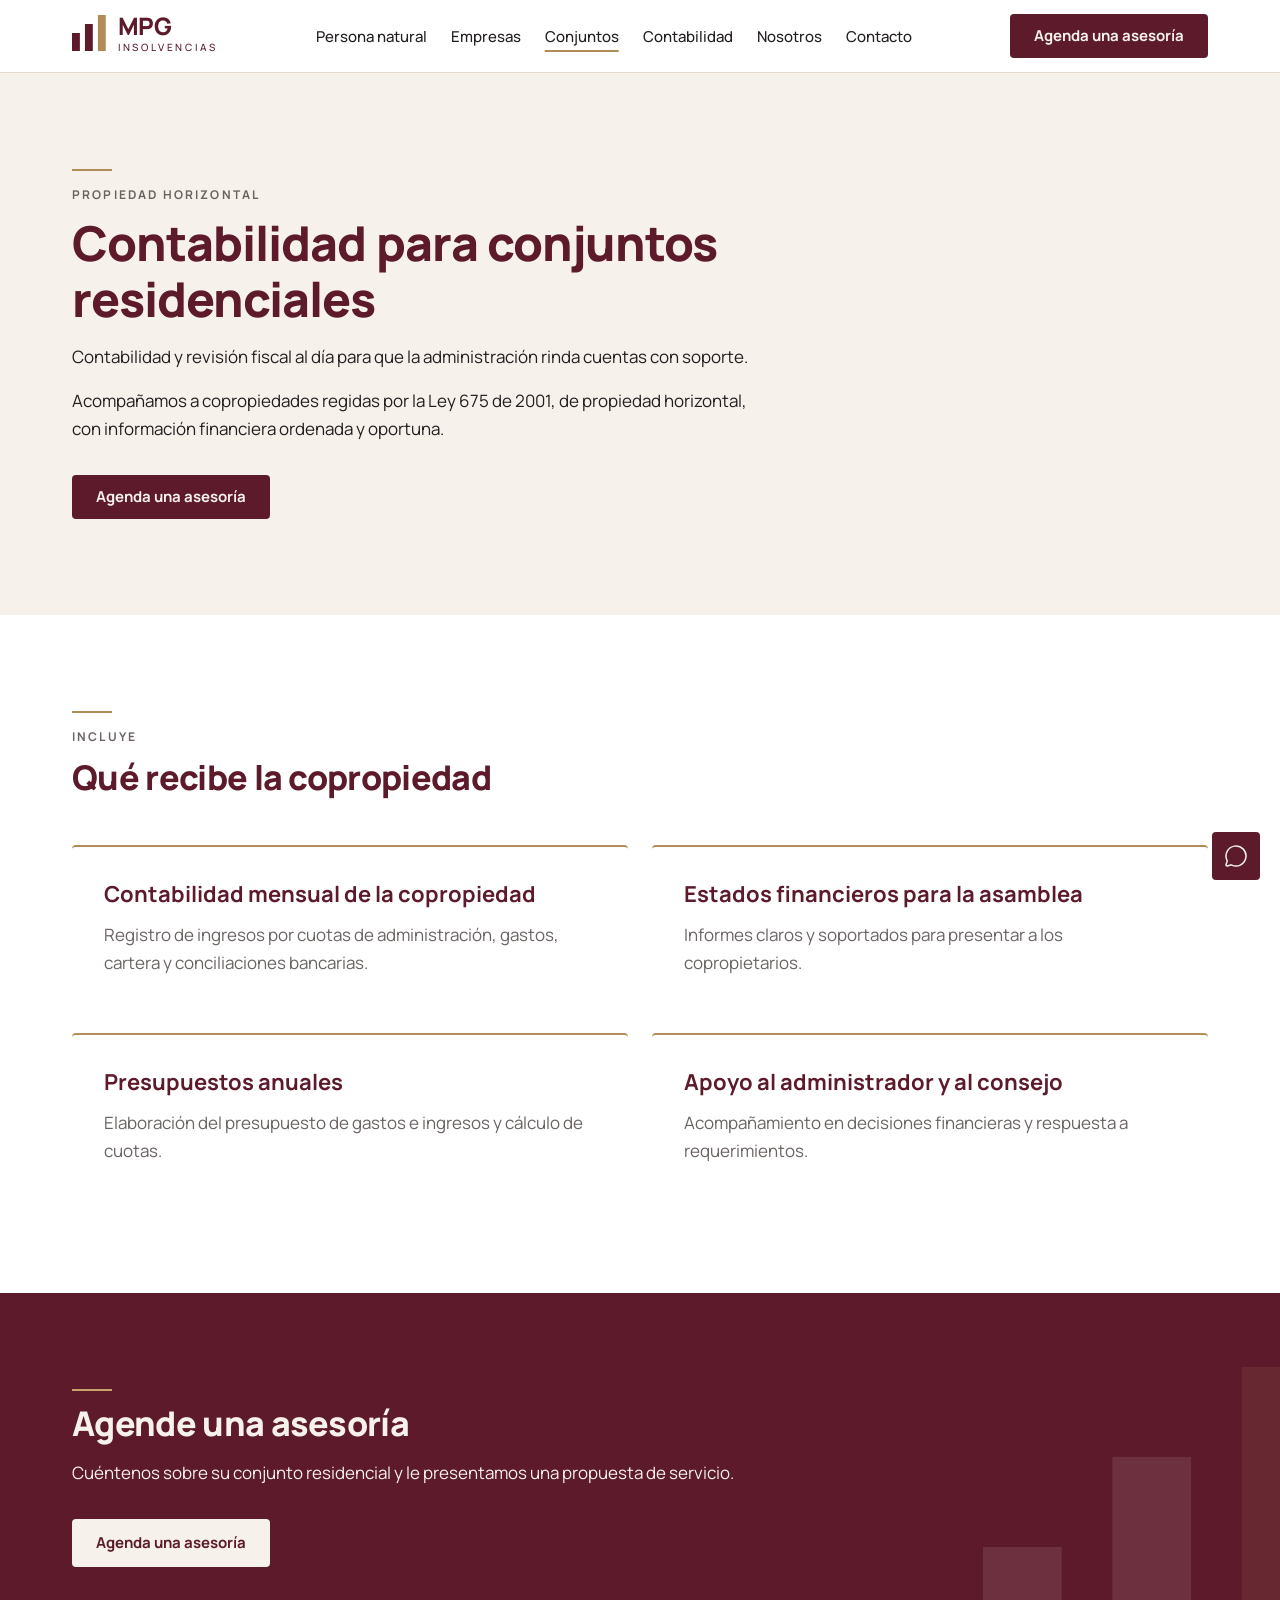
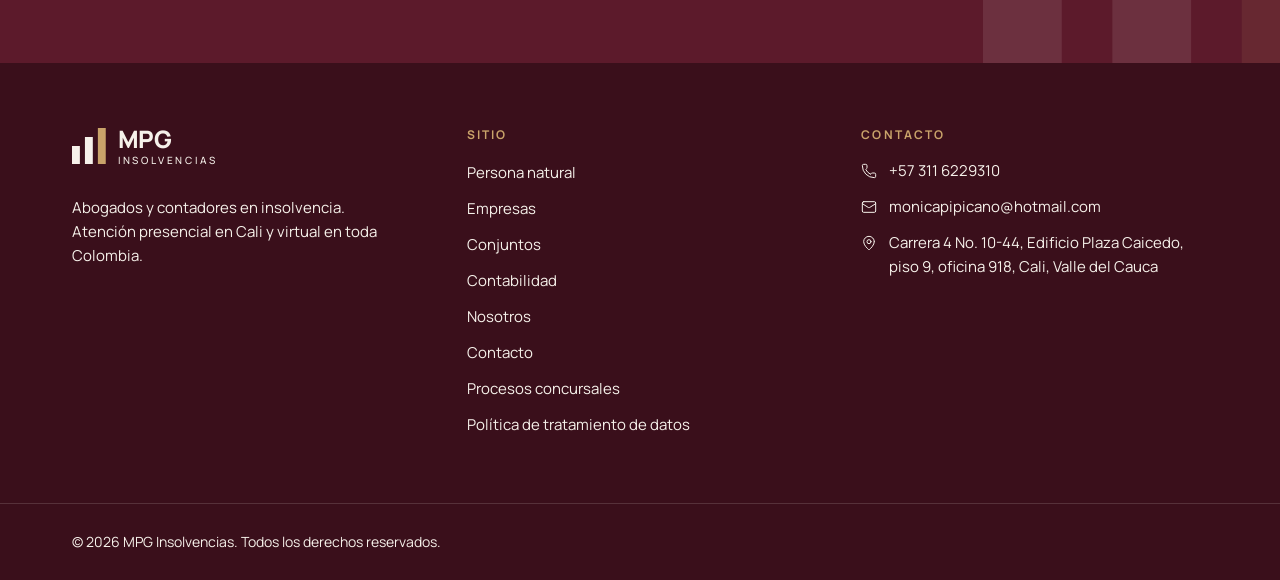
==== contabilidad-conjuntos-residenciales.html @ b119c725 "Convertir el sitio a HTML, CSS y JS estático Se elimina el proyecto TanStack Start (queda en el comm" ====
<!doctype html>
<html lang="es-CO">
<head>
<meta charset="utf-8">
<meta name="viewport" content="width=device-width, initial-scale=1">
<script type="application/ld+json">{"@context":"https://schema.org","@type":["LegalService","AccountingService"],"name":"MPG Insolvencias","description":"Firma multidisciplinaria de abogados y contadores expertos en insolvencia de persona natural y empresarial, contabilidad y revisión fiscal.","telephone":"+573116229310","email":"monicapipicano@hotmail.com","address":{"@type":"PostalAddress","streetAddress":"Carrera 4 No. 10-44, Edificio Plaza Caicedo, piso 9, oficina 918","addressLocality":"Cali","addressRegion":"Valle del Cauca","addressCountry":"CO"},"areaServed":[{"@type":"City","name":"Cali"},{"@type":"AdministrativeArea","name":"Valle del Cauca"},{"@type":"Country","name":"Colombia"}]}</script>
<script type="application/ld+json">{"@context":"https://schema.org","@type":"BreadcrumbList","itemListElement":[{"@type":"ListItem","position":1,"name":"Inicio","item":"https://mpginsolvencias.com/"},{"@type":"ListItem","position":2,"name":"Contabilidad para conjuntos residenciales","item":"https://mpginsolvencias.com/contabilidad-conjuntos-residenciales.html"}]}</script>
<title>Contabilidad para conjuntos residenciales en Cali | MPG Insolvencias</title>


<meta property="og:site_name" content="MPG Insolvencias">
<meta property="og:locale" content="es_CO">
<meta name="theme-color" content="#5C1A2B">
<meta name="description" content="Contabilidad mensual, revisión fiscal, estados financieros para la asamblea y presupuestos para copropiedades en Cali.">
<meta property="og:title" content="Contabilidad para conjuntos residenciales en Cali | MPG Insolvencias">
<meta property="og:description" content="Contabilidad mensual, revisión fiscal, estados financieros para la asamblea y presupuestos para copropiedades en Cali.">
<meta property="og:url" content="https://mpginsolvencias.com/contabilidad-conjuntos-residenciales.html">
<meta property="og:type" content="website">
<meta name="twitter:card" content="summary_large_image">
<meta name="twitter:title" content="Contabilidad para conjuntos residenciales en Cali | MPG Insolvencias">
<meta name="twitter:description" content="Contabilidad mensual, revisión fiscal, estados financieros para la asamblea y presupuestos para copropiedades en Cali.">
<link rel="canonical" href="https://mpginsolvencias.com/contabilidad-conjuntos-residenciales.html">
<link rel="icon" href="favicon.svg" type="image/svg+xml">
<link rel="preconnect" href="https://fonts.googleapis.com">
<link rel="preconnect" href="https://fonts.gstatic.com" crossorigin>
<link rel="stylesheet" href="https://fonts.googleapis.com/css2?family=Manrope:wght@400;500;700;800&display=swap">
<link rel="stylesheet" href="assets/css/styles.css">
</head>
<body>
<header class="sticky top-0 z-40 border-b border-line bg-surface"><a href="#contenido" class="sr-only focus:not-sr-only focus:absolute focus:left-4 focus:top-2 focus:bg-surface focus:p-2">Saltar al contenido</a><div class="container-site flex h-[72px] items-center justify-between gap-6"><a aria-label="MPG Insolvencias, ir al inicio" href="index.html"><span class="inline-flex items-center gap-3" aria-label="MPG Insolvencias"><svg viewBox="0 0 30 32" class="h-9 w-auto" aria-hidden="true" focusable="false"><rect x="0" y="16" width="7" height="16" fill="#5C1A2B"></rect><rect x="11.5" y="8" width="7" height="24" fill="#5C1A2B"></rect><rect x="23" y="0" width="7" height="32" fill="#B08D57"></rect></svg><span class="flex flex-col leading-none text-primary" aria-hidden="true"><span class="text-[24px] font-extrabold tracking-[-0.02em]">MPG</span><span class="mt-1 text-[10px] font-medium tracking-[0.28em]">INSOLVENCIAS</span></span></span></a><nav aria-label="Principal" class="hidden lg:block"><ul class="flex items-center gap-6"><li><a class="text-[15px] font-medium text-text hover:text-primary" href="insolvencia-persona-natural.html">Persona natural</a></li><li><a class="text-[15px] font-medium text-text hover:text-primary" href="insolvencia-empresarial.html">Empresas</a></li><li><a class="text-[15px] font-medium text-text hover:text-primary text-primary underline underline-offset-8 decoration-accent decoration-2" href="contabilidad-conjuntos-residenciales.html" data-status="active" aria-current="page">Conjuntos</a></li><li><a class="text-[15px] font-medium text-text hover:text-primary" href="contabilidad-revision-fiscal.html">Contabilidad</a></li><li><a class="text-[15px] font-medium text-text hover:text-primary" href="nosotros.html">Nosotros</a></li><li><a class="text-[15px] font-medium text-text hover:text-primary" href="contacto.html">Contacto</a></li></ul></nav><div class="flex items-center gap-2"><a class="btn-primary hidden sm:inline-flex" href="contacto.html">Agenda una asesoría</a><button type="button" class="inline-flex h-11 w-11 items-center justify-center text-primary lg:hidden" aria-expanded="false" aria-controls="menu-movil" aria-label="Abrir menú"><svg xmlns="http://www.w3.org/2000/svg" width="24" height="24" viewBox="0 0 24 24" fill="none" stroke="currentColor" stroke-width="1.5" stroke-linecap="round" stroke-linejoin="round" class="lucide lucide-menu" aria-hidden="true"><path d="M4 5h16"></path><path d="M4 12h16"></path><path d="M4 19h16"></path></svg></button></div></div><nav id="menu-movil" aria-label="Menú móvil" class="border-t border-line bg-surface lg:hidden" hidden><ul class="container-site flex flex-col py-4">
<li><a href="insolvencia-persona-natural.html" class="block py-3 text-[16px] font-medium text-text">Persona natural</a></li>
<li><a href="insolvencia-empresarial.html" class="block py-3 text-[16px] font-medium text-text">Empresas</a></li>
<li><a href="contabilidad-conjuntos-residenciales.html" class="block py-3 text-[16px] font-medium text-text">Conjuntos</a></li>
<li><a href="contabilidad-revision-fiscal.html" class="block py-3 text-[16px] font-medium text-text">Contabilidad</a></li>
<li><a href="nosotros.html" class="block py-3 text-[16px] font-medium text-text">Nosotros</a></li>
<li><a href="contacto.html" class="block py-3 text-[16px] font-medium text-text">Contacto</a></li>
<li class="pt-3"><a href="contacto.html" class="btn-primary w-full">Agenda una asesoría</a></li></ul></nav></header>
<main id="contenido"><!--$--><section class="bg-bg"><div class="container-site py-16 md:py-24"><div class="max-w-3xl"><span class="accent-bar" aria-hidden="true"></span><p class="t-label mt-4 text-text-muted">PROPIEDAD HORIZONTAL</p><h1 class="t-h1 mt-3 text-primary">Contabilidad para conjuntos residenciales</h1><div class="prose-mpg mt-4 text-text-muted"><div class="space-y-4 text-text"><p>Contabilidad y revisión fiscal al día para que la administración rinda cuentas con soporte.</p><p>Acompañamos a copropiedades regidas por la Ley 675 de 2001, de propiedad horizontal, con información financiera ordenada y oportuna.</p></div></div></div><div class="mt-8 flex flex-wrap gap-3"><a class="btn-primary" href="contacto.html">Agenda una asesoría</a></div></div></section><section class="bg-surface"><div class="container-site reveal py-16 md:py-24"><div class="max-w-3xl"><span class="accent-bar" aria-hidden="true"></span><p class="t-label mt-4 text-text-muted">INCLUYE</p><h2 class="t-h2 mt-3 text-primary">Qué recibe la copropiedad</h2></div><ul class="mt-12 grid gap-6 md:grid-cols-2"><li class="rounded-[4px] border-t-2 border-accent bg-surface p-6 md:p-8"><h3 class="t-h3 text-primary">Contabilidad mensual de la copropiedad</h3><p class="mt-3 text-text-muted">Registro de ingresos por cuotas de administración, gastos, cartera y conciliaciones bancarias.</p></li><li class="rounded-[4px] border-t-2 border-accent bg-surface p-6 md:p-8"><h3 class="t-h3 text-primary">Estados financieros para la asamblea</h3><p class="mt-3 text-text-muted">Informes claros y soportados para presentar a los copropietarios.</p></li><li class="rounded-[4px] border-t-2 border-accent bg-surface p-6 md:p-8"><h3 class="t-h3 text-primary">Presupuestos anuales</h3><p class="mt-3 text-text-muted">Elaboración del presupuesto de gastos e ingresos y cálculo de cuotas.</p></li><li class="rounded-[4px] border-t-2 border-accent bg-surface p-6 md:p-8"><h3 class="t-h3 text-primary">Apoyo al administrador y al consejo</h3><p class="mt-3 text-text-muted">Acompañamiento en decisiones financieras y respuesta a requerimientos.</p></li></ul></div></section><section class="relative overflow-hidden bg-primary"><svg viewBox="0 0 30 32" class="pointer-events-none absolute -bottom-16 -right-10 h-[360px] w-auto opacity-10" aria-hidden="true" focusable="false"><rect x="0" y="16" width="7" height="16" fill="#F6F1EA"></rect><rect x="11.5" y="8" width="7" height="24" fill="#F6F1EA"></rect><rect x="23" y="0" width="7" height="32" fill="#C9A36A"></rect></svg><div class="container-site relative py-16 md:py-24"><div class="max-w-3xl"><span class="accent-bar-dark" aria-hidden="true"></span><h2 class="t-h2 mt-3 text-bg">Agende una asesoría</h2><div class="prose-mpg mt-4 text-bg"><p>Cuéntenos sobre su conjunto residencial y le presentamos una propuesta de servicio.</p></div></div><a class="btn-on-dark mt-8" href="contacto.html">Agenda una asesoría</a></div></section><!--/$--></main>
<footer class="bg-primary-dark text-bg"><div class="container-site grid gap-12 py-16 md:grid-cols-3"><div><span class="inline-flex items-center gap-3" aria-label="MPG Insolvencias"><svg viewBox="0 0 30 32" class="h-9 w-auto" aria-hidden="true" focusable="false"><rect x="0" y="16" width="7" height="16" fill="#F6F1EA"></rect><rect x="11.5" y="8" width="7" height="24" fill="#F6F1EA"></rect><rect x="23" y="0" width="7" height="32" fill="#C9A36A"></rect></svg><span class="flex flex-col leading-none text-bg" aria-hidden="true"><span class="text-[24px] font-extrabold tracking-[-0.02em]">MPG</span><span class="mt-1 text-[10px] font-medium tracking-[0.28em]">INSOLVENCIAS</span></span></span><p class="mt-6 max-w-xs text-[15px] leading-6">Abogados y contadores en insolvencia. Atención presencial en Cali y virtual en toda Colombia.</p></div><nav aria-label="Pie de página"><p class="t-label text-accent-on-dark">Sitio</p><ul class="mt-4 space-y-2 text-[15px]"><li><a class="hover:underline" href="insolvencia-persona-natural.html">Persona natural</a></li><li><a class="hover:underline" href="insolvencia-empresarial.html">Empresas</a></li><li><a class="hover:underline active" href="contabilidad-conjuntos-residenciales.html" data-status="active" aria-current="page">Conjuntos</a></li><li><a class="hover:underline" href="contabilidad-revision-fiscal.html">Contabilidad</a></li><li><a class="hover:underline" href="nosotros.html">Nosotros</a></li><li><a class="hover:underline" href="contacto.html">Contacto</a></li><li><a class="hover:underline" href="procesos.html">Procesos concursales</a></li><li><a class="hover:underline" href="politica-de-datos.html">Política de tratamiento de datos</a></li></ul></nav><div><p class="t-label text-accent-on-dark">Contacto</p><ul class="mt-4 space-y-3 text-[15px] leading-6"><li class="flex gap-3"><svg xmlns="http://www.w3.org/2000/svg" width="24" height="24" viewBox="0 0 24 24" fill="none" stroke="currentColor" stroke-width="1.5" stroke-linecap="round" stroke-linejoin="round" class="lucide lucide-phone mt-1 h-4 w-4 shrink-0" aria-hidden="true"><path d="M13.832 16.568a1 1 0 0 0 1.213-.303l.355-.465A2 2 0 0 1 17 15h3a2 2 0 0 1 2 2v3a2 2 0 0 1-2 2A18 18 0 0 1 2 4a2 2 0 0 1 2-2h3a2 2 0 0 1 2 2v3a2 2 0 0 1-.8 1.6l-.468.351a1 1 0 0 0-.292 1.233 14 14 0 0 0 6.392 6.384"></path></svg><a href="tel:+573116229310" class="hover:underline">+57 311 6229310</a></li><li class="flex gap-3"><svg xmlns="http://www.w3.org/2000/svg" width="24" height="24" viewBox="0 0 24 24" fill="none" stroke="currentColor" stroke-width="1.5" stroke-linecap="round" stroke-linejoin="round" class="lucide lucide-mail mt-1 h-4 w-4 shrink-0" aria-hidden="true"><path d="m22 7-8.991 5.727a2 2 0 0 1-2.009 0L2 7"></path><rect x="2" y="4" width="20" height="16" rx="2"></rect></svg><a href="mailto:monicapipicano@hotmail.com" class="break-all hover:underline">monicapipicano@hotmail.com</a></li><li class="flex gap-3"><svg xmlns="http://www.w3.org/2000/svg" width="24" height="24" viewBox="0 0 24 24" fill="none" stroke="currentColor" stroke-width="1.5" stroke-linecap="round" stroke-linejoin="round" class="lucide lucide-map-pin mt-1 h-4 w-4 shrink-0" aria-hidden="true"><path d="M20 10c0 4.993-5.539 10.193-7.399 11.799a1 1 0 0 1-1.202 0C9.539 20.193 4 14.993 4 10a8 8 0 0 1 16 0"></path><circle cx="12" cy="10" r="3"></circle></svg><span>Carrera 4 No. 10-44, Edificio Plaza Caicedo, piso 9, oficina 918, Cali, Valle del Cauca</span></li></ul><div hidden="" aria-hidden="true" data-social-links="true"></div></div></div><div class="border-t border-bg/15"><p class="container-site py-6 text-[14px]">© 2026 MPG Insolvencias. Todos los derechos reservados.</p></div></footer>
<a href="https://wa.me/573116229310?text=Hola%2C%20quisiera%20informaci%C3%B3n%20sobre%20una%20asesor%C3%ADa%20con%20MPG%20Insolvencias." target="_blank" rel="noopener noreferrer" aria-label="Escribir por WhatsApp (abre en una pestaña nueva)" class="fixed bottom-5 right-5 z-30 inline-flex h-12 w-12 items-center justify-center rounded-[4px] bg-primary text-bg hover:bg-primary-dark"><svg xmlns="http://www.w3.org/2000/svg" width="24" height="24" viewBox="0 0 24 24" fill="none" stroke="currentColor" stroke-width="1.5" stroke-linecap="round" stroke-linejoin="round" class="lucide lucide-message-circle h-6 w-6" aria-hidden="true"><path d="M2.992 16.342a2 2 0 0 1 .094 1.167l-1.065 3.29a1 1 0 0 0 1.236 1.168l3.413-.998a2 2 0 0 1 1.099.092 10 10 0 1 0-4.777-4.719"></path></svg></a>
<script src="assets/js/main.js" defer></script>
</body>
</html>
---- assets/css/styles.css ----
/*! tailwindcss v4.3.3 | MIT License | https://tailwindcss.com */
@layer properties{@supports (((-webkit-hyphens:none)) and (not (margin-trim:inline))) or ((-moz-orient:inline) and (not (color:rgb(from red r g b)))){*,:before,:after,::backdrop{--tw-space-y-reverse:0;--tw-divide-y-reverse:0;--tw-border-style:solid;--tw-leading:initial;--tw-font-weight:initial;--tw-tracking:initial;--tw-blur:initial;--tw-brightness:initial;--tw-contrast:initial;--tw-grayscale:initial;--tw-hue-rotate:initial;--tw-invert:initial;--tw-opacity:initial;--tw-saturate:initial;--tw-sepia:initial;--tw-drop-shadow:initial;--tw-drop-shadow-color:initial;--tw-drop-shadow-alpha:100%;--tw-drop-shadow-size:initial;--tw-translate-x:0;--tw-translate-y:0;--tw-translate-z:0;--tw-animation-delay:0s;--tw-animation-direction:normal;--tw-animation-duration:initial;--tw-animation-fill-mode:none;--tw-animation-iteration-count:1;--tw-enter-blur:0;--tw-enter-opacity:1;--tw-enter-rotate:0;--tw-enter-scale:1;--tw-enter-translate-x:0;--tw-enter-translate-y:0;--tw-exit-blur:0;--tw-exit-opacity:1;--tw-exit-rotate:0;--tw-exit-scale:1;--tw-exit-translate-x:0;--tw-exit-translate-y:0}}}@layer theme{:root,:host{--font-sans:"Manrope", Arial, sans-serif;--font-mono:ui-monospace, SFMono-Regular, Menlo, Monaco, Consolas, "Liberation Mono", "Courier New", monospace;--spacing:.25rem;--container-xs:20rem;--container-3xl:48rem;--font-weight-medium:500;--font-weight-bold:700;--font-weight-extrabold:800;--default-transition-duration:.15s;--default-transition-timing-function:cubic-bezier(.4, 0, .2, 1);--default-font-family:var(--font-sans);--default-mono-font-family:var(--font-mono);--color-primary:#5c1a2b;--color-primary-dark:#3a0f1b;--color-accent:#b08d57;--color-accent-on-dark:#c9a36a;--color-bg:#f6f1ea;--color-surface:#fff;--color-text:#231f20;--color-text-muted:#6a6362;--color-line:#e3d9cc;--color-border:#e3d9cc;--color-input:#cfc3b4;--color-destructive:#a32020;--container-max:1200px}}@layer base{*,:after,:before,::backdrop{box-sizing:border-box;border:0 solid;margin:0;padding:0}::file-selector-button{box-sizing:border-box;border:0 solid;margin:0;padding:0}html,:host{-webkit-text-size-adjust:100%;tab-size:4;line-height:1.5;font-family:var(--default-font-family,-apple-system, BlinkMacSystemFont, "Segoe UI", Roboto, "Helvetica Neue", "Noto Sans", Arial, sans-serif, "Apple Color Emoji", "Segoe UI Emoji", "Segoe UI Symbol", "Noto Color Emoji");font-feature-settings:var(--default-font-feature-settings,normal);font-variation-settings:var(--default-font-variation-settings,normal);-webkit-tap-highlight-color:transparent}hr{height:0;color:inherit;border-top-width:1px}abbr:where([title]){-webkit-text-decoration:underline dotted;text-decoration:underline dotted}h1,h2,h3,h4,h5,h6{font-size:inherit;font-weight:inherit}a{color:inherit;-webkit-text-decoration:inherit;-webkit-text-decoration:inherit;-webkit-text-decoration:inherit;-webkit-text-decoration:inherit;-webkit-text-decoration:inherit;text-decoration:inherit}b,strong{font-weight:bolder}code,kbd,samp,pre{font-family:var(--default-mono-font-family,ui-monospace, SFMono-Regular, Menlo, Monaco, Consolas, "Liberation Mono", "Courier New", monospace);font-feature-settings:var(--default-mono-font-feature-settings,normal);font-variation-settings:var(--default-mono-font-variation-settings,normal);font-size:1em}small{font-size:80%}sub,sup{vertical-align:baseline;font-size:75%;line-height:0;position:relative}sub{bottom:-.25em}sup{top:-.5em}table{text-indent:0;border-color:inherit;border-collapse:collapse}:-moz-focusring:where(:not(iframe)){outline:auto}progress{vertical-align:baseline}summary{display:list-item}ol,ul,menu{list-style:none}img,svg,video,canvas,audio,iframe,embed,object{vertical-align:middle;display:block}img,video{max-width:100%;height:auto}button,input,select,optgroup,textarea{font:inherit;font-feature-settings:inherit;font-variation-settings:inherit;letter-spacing:inherit;color:inherit;opacity:1;background-color:#0000;border-radius:0}::file-selector-button{font:inherit;font-feature-settings:inherit;font-variation-settings:inherit;letter-spacing:inherit;color:inherit;opacity:1;background-color:#0000;border-radius:0}:where(select:is([multiple],[size])) optgroup{font-weight:bolder}:where(select:is([multiple],[size])) optgroup option{padding-inline-start:20px}::file-selector-button{margin-inline-end:4px}::placeholder{opacity:1}@supports (not ((-webkit-appearance:-apple-pay-button))) or (contain-intrinsic-size:1px){::placeholder{color:currentColor}@supports (color:color-mix(in lab, red, red)){::placeholder{color:color-mix(in oklab, currentcolor 50%, transparent)}}}textarea{resize:vertical}::-webkit-search-decoration{-webkit-appearance:none}::-webkit-date-and-time-value{min-height:1lh;text-align:inherit}::-webkit-datetime-edit{display:inline-flex}::-webkit-datetime-edit-fields-wrapper{padding:0}::-webkit-datetime-edit{padding-block:0}::-webkit-datetime-edit-year-field{padding-block:0}::-webkit-datetime-edit-month-field{padding-block:0}::-webkit-datetime-edit-day-field{padding-block:0}::-webkit-datetime-edit-hour-field{padding-block:0}::-webkit-datetime-edit-minute-field{padding-block:0}::-webkit-datetime-edit-second-field{padding-block:0}::-webkit-datetime-edit-millisecond-field{padding-block:0}::-webkit-datetime-edit-meridiem-field{padding-block:0}::-webkit-calendar-picker-indicator{line-height:1}:-moz-ui-invalid{box-shadow:none}button,input:where([type=button],[type=reset],[type=submit]){appearance:button}::file-selector-button{appearance:button}::-webkit-inner-spin-button{height:auto}::-webkit-outer-spin-button{height:auto}[hidden]:where(:not([hidden=until-found])){display:none!important}*{border-color:var(--color-border)}html{scroll-behavior:smooth;-webkit-text-size-adjust:100%}body{background-color:var(--color-bg);color:var(--color-text);font-family:var(--font-sans);font-size:16px;line-height:26px;overflow-x:hidden}@media (width>=768px){body{font-size:17px;line-height:28px}}:focus-visible{outline:3px solid var(--color-accent-on-dark);outline-offset:2px;border-radius:4px}@media (prefers-reduced-motion:reduce){html{scroll-behavior:auto}*,:before,:after{transition:none!important;animation:none!important}}}@layer components;@layer utilities{.pointer-events-none{pointer-events:none}.sr-only{clip-path:inset(50%);white-space:nowrap;border-width:0;width:1px;height:1px;margin:-1px;padding:0;position:absolute;overflow:hidden}.absolute{position:absolute}.fixed{position:fixed}.relative{position:relative}.sticky{position:sticky}.-top-16{top:calc(var(--spacing) * -16)}.top-0{top:0}.-right-10{right:calc(var(--spacing) * -10)}.right-5{right:calc(var(--spacing) * 5)}.-bottom-16{bottom:calc(var(--spacing) * -16)}.bottom-5{bottom:calc(var(--spacing) * 5)}.z-30{z-index:30}.z-40{z-index:40}.container-site{width:100%;max-width:var(--container-max);margin-inline:auto;padding-inline:24px}@media (width>=768px){.container-site{padding-inline:32px}}.mt-1{margin-top:var(--spacing)}.mt-2{margin-top:calc(var(--spacing) * 2)}.mt-3{margin-top:calc(var(--spacing) * 3)}.mt-4{margin-top:calc(var(--spacing) * 4)}.mt-6{margin-top:calc(var(--spacing) * 6)}.mt-8{margin-top:calc(var(--spacing) * 8)}.mt-12{margin-top:calc(var(--spacing) * 12)}.mb-2{margin-bottom:calc(var(--spacing) * 2)}.accent-bar{background:var(--color-accent);width:40px;height:2px;display:block}.accent-bar-dark{background:var(--color-accent-on-dark);width:40px;height:2px;display:block}.btn-secondary{border:1.5px solid var(--color-primary);min-height:44px;color:var(--color-primary);background:0 0;border-radius:4px;justify-content:center;align-items:center;gap:8px;padding:10px 24px;font-size:15px;font-weight:700;line-height:20px;transition:background-color .15s;display:inline-flex}.btn-secondary:hover{background:#5c1a2b0f}@supports (color:color-mix(in lab, red, red)){.btn-secondary:hover{background:color-mix(in oklab, var(--color-primary) 6%, transparent)}}.btn-primary{background:var(--color-primary);min-height:44px;color:var(--color-bg);border-radius:4px;justify-content:center;align-items:center;gap:8px;padding:10px 24px;font-size:15px;font-weight:700;line-height:20px;transition:background-color .15s;display:inline-flex}.btn-primary:hover{background:var(--color-primary-dark)}.btn-on-dark{background:var(--color-bg);min-height:44px;color:var(--color-primary);border-radius:4px;justify-content:center;align-items:center;gap:8px;padding:10px 24px;font-size:15px;font-weight:700;display:inline-flex}.btn-on-dark:hover{background:var(--color-surface)}.block{display:block}.flex{display:flex}.grid{display:grid}.hidden{display:none}.inline-flex{display:inline-flex}.aspect-\[4\/3\]{aspect-ratio:4/3}.aspect-\[4\/5\]{aspect-ratio:4/5}.aspect-\[16\/10\]{aspect-ratio:16/10}.h-4{height:calc(var(--spacing) * 4)}.h-5{height:calc(var(--spacing) * 5)}.h-6{height:calc(var(--spacing) * 6)}.h-8{height:calc(var(--spacing) * 8)}.h-9{height:calc(var(--spacing) * 9)}.h-11{height:calc(var(--spacing) * 11)}.h-12{height:calc(var(--spacing) * 12)}.h-\[72px\]{height:72px}.h-\[340px\]{height:340px}.h-\[360px\]{height:360px}.field{border:1px solid var(--color-input);background:var(--color-surface);width:100%;min-height:44px;color:var(--color-text);border-radius:4px;padding:10px 12px;font-size:16px}.min-h-\[44px\]{min-height:44px}.w-4{width:calc(var(--spacing) * 4)}.w-5{width:calc(var(--spacing) * 5)}.w-6{width:calc(var(--spacing) * 6)}.w-8{width:calc(var(--spacing) * 8)}.w-11{width:calc(var(--spacing) * 11)}.w-12{width:calc(var(--spacing) * 12)}.w-auto{width:auto}.w-full{width:100%}.max-w-3xl{max-width:var(--container-3xl)}.max-w-xs{max-width:var(--container-xs)}.prose-mpg{max-width:70ch}.flex-1{flex:1}.shrink-0{flex-shrink:0}@supports (animation-timeline:view()){@media (prefers-reduced-motion:no-preference){.reveal{animation:linear both mpg-fade;animation-timeline:view();animation-range:entry entry 40%}}}.cursor-pointer{cursor:pointer}.scroll-mt-24{scroll-margin-top:calc(var(--spacing) * 24)}.list-none{list-style-type:none}.flex-col{flex-direction:column}.flex-wrap{flex-wrap:wrap}.items-center{align-items:center}.items-start{align-items:flex-start}.justify-between{justify-content:space-between}.justify-center{justify-content:center}.gap-2{gap:calc(var(--spacing) * 2)}.gap-3{gap:calc(var(--spacing) * 3)}.gap-4{gap:calc(var(--spacing) * 4)}.gap-6{gap:calc(var(--spacing) * 6)}.gap-8{gap:calc(var(--spacing) * 8)}.gap-10{gap:calc(var(--spacing) * 10)}.gap-12{gap:calc(var(--spacing) * 12)}:where(.space-y-2>:not(:last-child)){--tw-space-y-reverse:0;margin-block-start:calc(calc(var(--spacing) * 2) * var(--tw-space-y-reverse));margin-block-end:calc(calc(var(--spacing) * 2) * calc(1 - var(--tw-space-y-reverse)))}:where(.space-y-3>:not(:last-child)){--tw-space-y-reverse:0;margin-block-start:calc(calc(var(--spacing) * 3) * var(--tw-space-y-reverse));margin-block-end:calc(calc(var(--spacing) * 3) * calc(1 - var(--tw-space-y-reverse)))}:where(.space-y-4>:not(:last-child)){--tw-space-y-reverse:0;margin-block-start:calc(calc(var(--spacing) * 4) * var(--tw-space-y-reverse));margin-block-end:calc(calc(var(--spacing) * 4) * calc(1 - var(--tw-space-y-reverse)))}:where(.space-y-5>:not(:last-child)){--tw-space-y-reverse:0;margin-block-start:calc(calc(var(--spacing) * 5) * var(--tw-space-y-reverse));margin-block-end:calc(calc(var(--spacing) * 5) * calc(1 - var(--tw-space-y-reverse)))}:where(.space-y-6>:not(:last-child)){--tw-space-y-reverse:0;margin-block-start:calc(calc(var(--spacing) * 6) * var(--tw-space-y-reverse));margin-block-end:calc(calc(var(--spacing) * 6) * calc(1 - var(--tw-space-y-reverse)))}:where(.space-y-8>:not(:last-child)){--tw-space-y-reverse:0;margin-block-start:calc(calc(var(--spacing) * 8) * var(--tw-space-y-reverse));margin-block-end:calc(calc(var(--spacing) * 8) * calc(1 - var(--tw-space-y-reverse)))}:where(.divide-y>:not(:last-child)){--tw-divide-y-reverse:0;border-bottom-style:var(--tw-border-style);border-top-style:var(--tw-border-style);border-top-width:calc(1px * var(--tw-divide-y-reverse));border-bottom-width:calc(1px * calc(1 - var(--tw-divide-y-reverse)))}:where(.divide-line>:not(:last-child)){border-color:var(--color-line)}.justify-self-start{justify-self:flex-start}.overflow-hidden{overflow:hidden}.rounded-\[4px\]{border-radius:4px}.border{border-style:var(--tw-border-style);border-width:1px}.border-y{border-block-style:var(--tw-border-style);border-block-width:1px}.border-t{border-top-style:var(--tw-border-style);border-top-width:1px}.border-t-2{border-top-style:var(--tw-border-style);border-top-width:2px}.border-b{border-bottom-style:var(--tw-border-style);border-bottom-width:1px}.border-l-2{border-left-style:var(--tw-border-style);border-left-width:2px}.border-accent{border-color:var(--color-accent)}.border-accent-on-dark{border-color:var(--color-accent-on-dark)}.border-bg\/15{border-color:#f6f1ea26}@supports (color:color-mix(in lab, red, red)){.border-bg\/15{border-color:color-mix(in oklab, var(--color-bg) 15%, transparent)}}.border-line{border-color:var(--color-line)}.bg-bg{background-color:var(--color-bg)}.bg-primary{background-color:var(--color-primary)}.bg-primary-dark{background-color:var(--color-primary-dark)}.bg-surface{background-color:var(--color-surface)}.p-4{padding:calc(var(--spacing) * 4)}.p-6{padding:calc(var(--spacing) * 6)}.p-8{padding:calc(var(--spacing) * 8)}.px-6{padding-inline:calc(var(--spacing) * 6)}.py-2{padding-block:calc(var(--spacing) * 2)}.py-3{padding-block:calc(var(--spacing) * 3)}.py-4{padding-block:calc(var(--spacing) * 4)}.py-5{padding-block:calc(var(--spacing) * 5)}.py-6{padding-block:calc(var(--spacing) * 6)}.py-16{padding-block:calc(var(--spacing) * 16)}.py-24{padding-block:calc(var(--spacing) * 24)}.pt-3{padding-top:calc(var(--spacing) * 3)}.pt-6{padding-top:calc(var(--spacing) * 6)}.pb-6{padding-bottom:calc(var(--spacing) * 6)}.pb-8{padding-bottom:calc(var(--spacing) * 8)}.pl-6{padding-left:calc(var(--spacing) * 6)}.t-label{text-transform:uppercase;letter-spacing:.18em;font-size:12px;font-weight:700;line-height:16px}.t-h1{letter-spacing:-.02em;font-size:34px;font-weight:800;line-height:40px}@media (width>=768px){.t-h1{font-size:48px;line-height:56px}}.t-h2{letter-spacing:-.02em;font-size:26px;font-weight:800;line-height:32px}@media (width>=768px){.t-h2{font-size:34px;line-height:40px}}.t-h3{font-size:20px;font-weight:700;line-height:28px}@media (width>=768px){.t-h3{font-size:22px;line-height:30px}}.text-\[10px\]{font-size:10px}.text-\[13px\]{font-size:13px}.text-\[14px\]{font-size:14px}.text-\[15px\]{font-size:15px}.text-\[16px\]{font-size:16px}.text-\[17px\]{font-size:17px}.text-\[24px\]{font-size:24px}.text-\[48px\]{font-size:48px}.leading-6{--tw-leading:calc(var(--spacing) * 6);line-height:calc(var(--spacing) * 6)}.leading-7{--tw-leading:calc(var(--spacing) * 7);line-height:calc(var(--spacing) * 7)}.leading-none{--tw-leading:1;line-height:1}.font-bold{--tw-font-weight:var(--font-weight-bold);font-weight:var(--font-weight-bold)}.font-extrabold{--tw-font-weight:var(--font-weight-extrabold);font-weight:var(--font-weight-extrabold)}.font-medium{--tw-font-weight:var(--font-weight-medium);font-weight:var(--font-weight-medium)}.tracking-\[-0\.02em\]{--tw-tracking:-.02em;letter-spacing:-.02em}.tracking-\[0\.28em\]{--tw-tracking:.28em;letter-spacing:.28em}.break-all{word-break:break-all}.text-accent-on-dark{color:var(--color-accent-on-dark)}.text-bg{color:var(--color-bg)}.text-destructive{color:var(--color-destructive)}.text-primary{color:var(--color-primary)}.text-text{color:var(--color-text)}.text-text-muted{color:var(--color-text-muted)}.underline{text-decoration-line:underline}.decoration-accent{-webkit-text-decoration-color:var(--color-accent);-webkit-text-decoration-color:var(--color-accent);-webkit-text-decoration-color:var(--color-accent);-webkit-text-decoration-color:var(--color-accent);text-decoration-color:var(--color-accent)}.decoration-2{text-decoration-thickness:2px}.underline-offset-8{text-underline-offset:8px}.accent-primary{accent-color:var(--color-primary)}.opacity-10{opacity:.1}.filter{filter:var(--tw-blur,) var(--tw-brightness,) var(--tw-contrast,) var(--tw-grayscale,) var(--tw-hue-rotate,) var(--tw-invert,) var(--tw-saturate,) var(--tw-sepia,) var(--tw-drop-shadow,)}.transition-colors{transition-property:color,background-color,border-color,outline-color,text-decoration-color,fill,stroke,--tw-gradient-from,--tw-gradient-via,--tw-gradient-to;transition-timing-function:var(--tw-ease,var(--default-transition-timing-function));transition-duration:var(--tw-duration,var(--default-transition-duration))}.transition-transform{transition-property:transform,translate,scale,rotate;transition-timing-function:var(--tw-ease,var(--default-transition-timing-function));transition-duration:var(--tw-duration,var(--default-transition-duration))}.running{animation-play-state:running}.group-open\:rotate-180:is(:where(.group):is([open],:popover-open,:open) *){rotate:180deg}@media (hover:hover){.group-hover\:translate-x-1:is(:where(.group):hover *){--tw-translate-x:var(--spacing);translate:var(--tw-translate-x) var(--tw-translate-y)}.hover\:border-primary:hover{border-color:var(--color-primary)}.hover\:bg-primary-dark:hover{background-color:var(--color-primary-dark)}.hover\:text-primary:hover{color:var(--color-primary)}.hover\:underline:hover{text-decoration-line:underline}}.focus\:not-sr-only:focus{clip-path:none;white-space:normal;width:auto;height:auto;margin:0;padding:0;position:static;overflow:visible}.focus\:absolute:focus{position:absolute}.focus\:top-2:focus{top:calc(var(--spacing) * 2)}.focus\:left-4:focus{left:calc(var(--spacing) * 4)}.focus\:bg-surface:focus{background-color:var(--color-surface)}.focus\:p-2:focus{padding:calc(var(--spacing) * 2)}@media (width>=40rem){.sm\:inline-flex{display:inline-flex}.sm\:grid-cols-2{grid-template-columns:repeat(2,minmax(0,1fr))}.sm\:grid-cols-3{grid-template-columns:repeat(3,minmax(0,1fr))}}@media (width>=48rem){.md\:grid-cols-2{grid-template-columns:repeat(2,minmax(0,1fr))}.md\:grid-cols-3{grid-template-columns:repeat(3,minmax(0,1fr))}.md\:p-8{padding:calc(var(--spacing) * 8)}.md\:p-10{padding:calc(var(--spacing) * 10)}.md\:px-8{padding-inline:calc(var(--spacing) * 8)}.md\:py-24{padding-block:calc(var(--spacing) * 24)}}@media (width>=64rem){.lg\:block{display:block}.lg\:hidden{display:none}.lg\:grid-cols-2{grid-template-columns:repeat(2,minmax(0,1fr))}.lg\:grid-cols-4{grid-template-columns:repeat(4,minmax(0,1fr))}.lg\:grid-cols-\[1\.3fr_1fr\]{grid-template-columns:1.3fr 1fr}.lg\:grid-cols-\[1\.4fr_1fr\]{grid-template-columns:1.4fr 1fr}}.\[\&\:\:-webkit-details-marker\]\:hidden::-webkit-details-marker{display:none}}@property --tw-animation-delay{syntax:"*";inherits:false;initial-value:0s}@property --tw-animation-direction{syntax:"*";inherits:false;initial-value:normal}@property --tw-animation-duration{syntax:"*";inherits:false}@property --tw-animation-fill-mode{syntax:"*";inherits:false;initial-value:none}@property --tw-animation-iteration-count{syntax:"*";inherits:false;initial-value:1}@property --tw-enter-blur{syntax:"*";inherits:false;initial-value:0}@property --tw-enter-opacity{syntax:"*";inherits:false;initial-value:1}@property --tw-enter-rotate{syntax:"*";inherits:false;initial-value:0}@property --tw-enter-scale{syntax:"*";inherits:false;initial-value:1}@property --tw-enter-translate-x{syntax:"*";inherits:false;initial-value:0}@property --tw-enter-translate-y{syntax:"*";inherits:false;initial-value:0}@property --tw-exit-blur{syntax:"*";inherits:false;initial-value:0}@property --tw-exit-opacity{syntax:"*";inherits:false;initial-value:1}@property --tw-exit-rotate{syntax:"*";inherits:false;initial-value:0}@property --tw-exit-scale{syntax:"*";inherits:false;initial-value:1}@property --tw-exit-translate-x{syntax:"*";inherits:false;initial-value:0}@property --tw-exit-translate-y{syntax:"*";inherits:false;initial-value:0}@keyframes mpg-fade{0%{opacity:0;transform:translateY(12px)}to{opacity:1;transform:none}}@property --tw-space-y-reverse{syntax:"*";inherits:false;initial-value:0}@property --tw-divide-y-reverse{syntax:"*";inherits:false;initial-value:0}@property --tw-border-style{syntax:"*";inherits:false;initial-value:solid}@property --tw-leading{syntax:"*";inherits:false}@property --tw-font-weight{syntax:"*";inherits:false}@property --tw-tracking{syntax:"*";inherits:false}@property --tw-blur{syntax:"*";inherits:false}@property --tw-brightness{syntax:"*";inherits:false}@property --tw-contrast{syntax:"*";inherits:false}@property --tw-grayscale{syntax:"*";inherits:false}@property --tw-hue-rotate{syntax:"*";inherits:false}@property --tw-invert{syntax:"*";inherits:false}@property --tw-opacity{syntax:"*";inherits:false}@property --tw-saturate{syntax:"*";inherits:false}@property --tw-sepia{syntax:"*";inherits:false}@property --tw-drop-shadow{syntax:"*";inherits:false}@property --tw-drop-shadow-color{syntax:"*";inherits:false}@property --tw-drop-shadow-alpha{syntax:"<percentage>";inherits:false;initial-value:100%}@property --tw-drop-shadow-size{syntax:"*";inherits:false}@property --tw-translate-x{syntax:"*";inherits:false;initial-value:0}@property --tw-translate-y{syntax:"*";inherits:false;initial-value:0}@property --tw-translate-z{syntax:"*";inherits:false;initial-value:0}
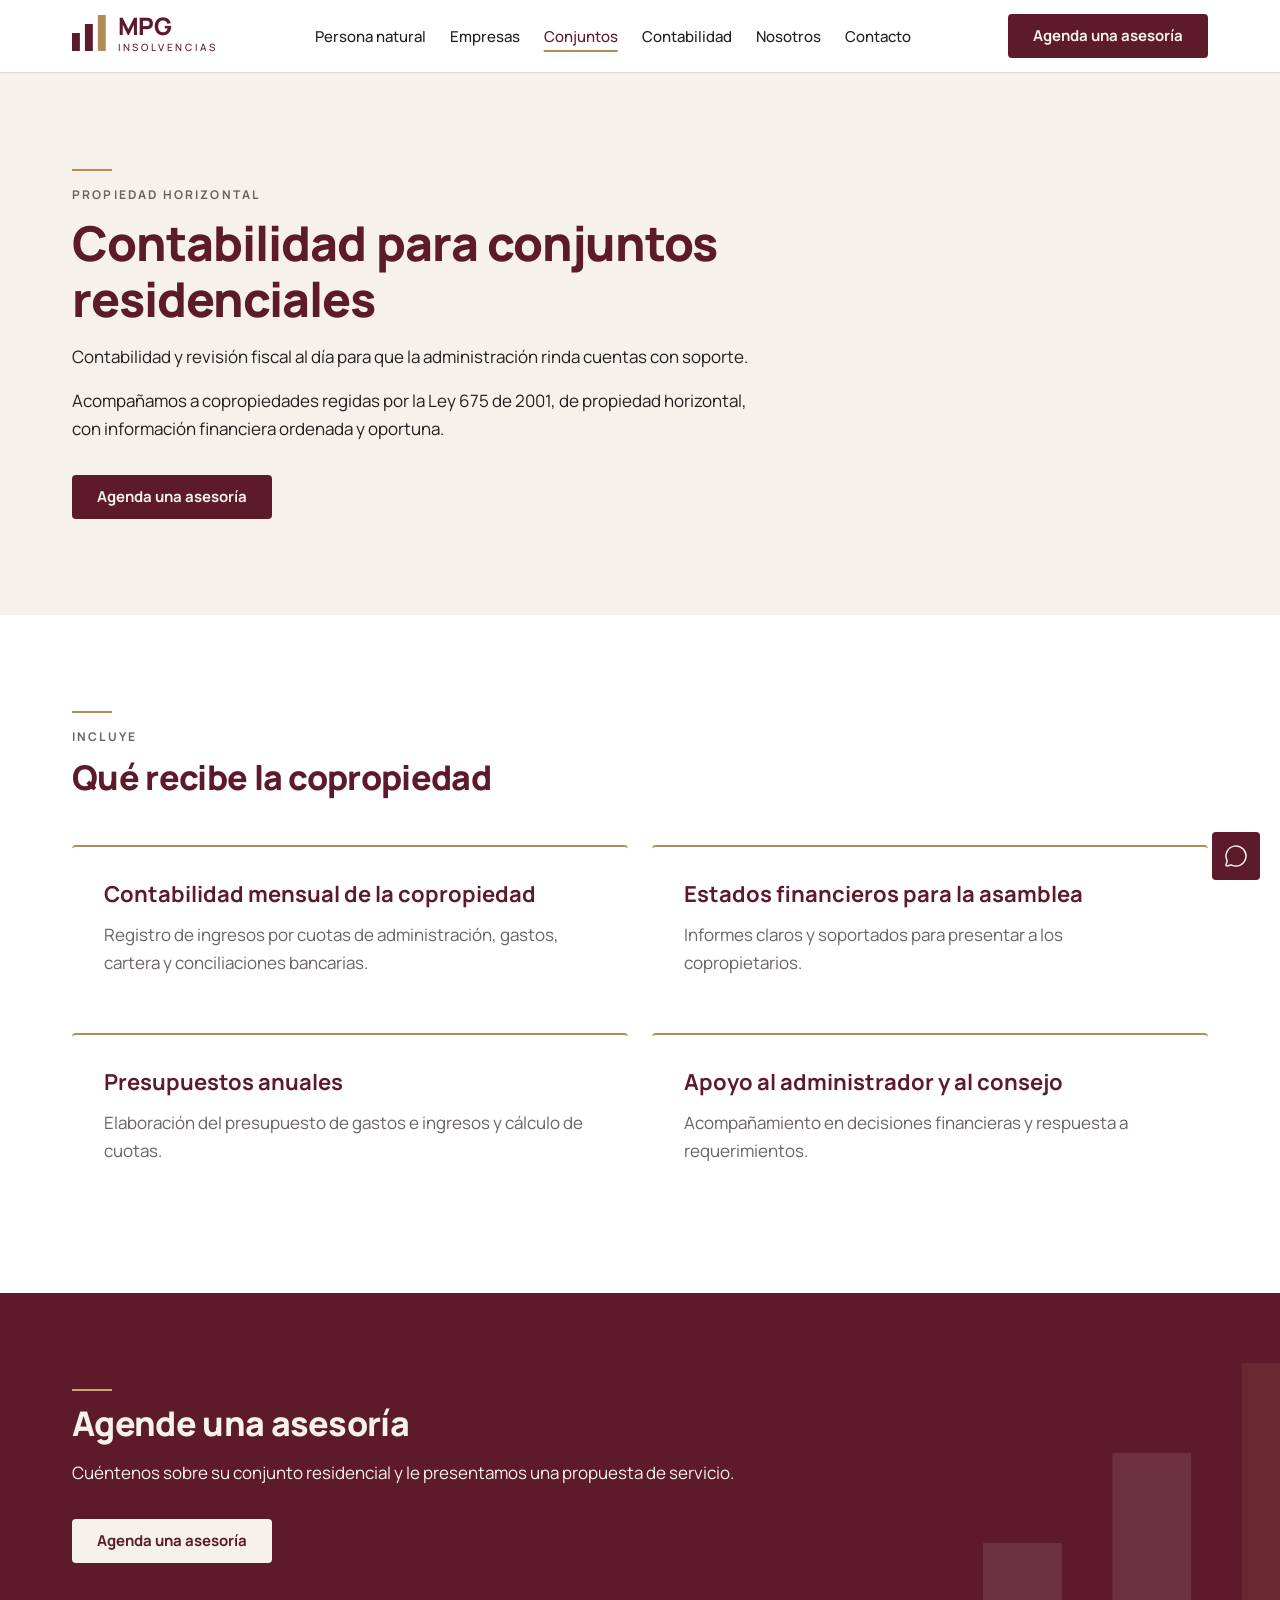
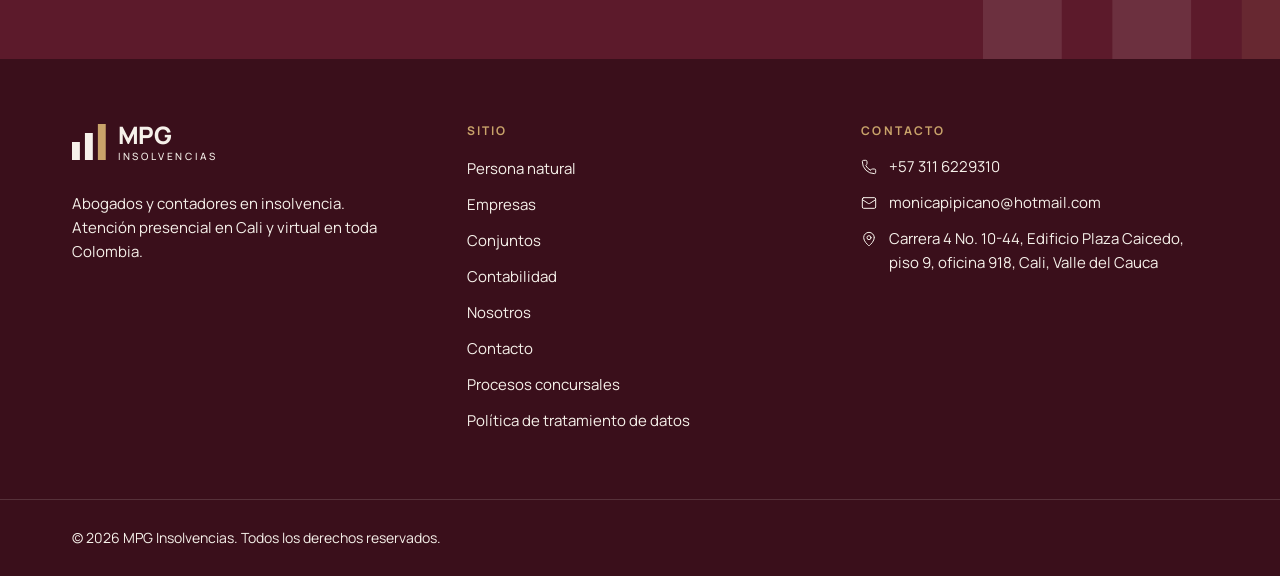
==== commit 15fa4f90: "Reestructurar HTML y CSS: marcado semántico, CSS propio en 3 archivos (BEM) y JS separado Co-Authore" ====
--- a/contabilidad-conjuntos-residenciales.html
+++ b/contabilidad-conjuntos-residenciales.html
@@ -1,43 +1,272 @@
 <!doctype html>
 <html lang="es-CO">
 <head>
-<meta charset="utf-8">
-<meta name="viewport" content="width=device-width, initial-scale=1">
-<script type="application/ld+json">{"@context":"https://schema.org","@type":["LegalService","AccountingService"],"name":"MPG Insolvencias","description":"Firma multidisciplinaria de abogados y contadores expertos en insolvencia de persona natural y empresarial, contabilidad y revisión fiscal.","telephone":"+573116229310","email":"monicapipicano@hotmail.com","address":{"@type":"PostalAddress","streetAddress":"Carrera 4 No. 10-44, Edificio Plaza Caicedo, piso 9, oficina 918","addressLocality":"Cali","addressRegion":"Valle del Cauca","addressCountry":"CO"},"areaServed":[{"@type":"City","name":"Cali"},{"@type":"AdministrativeArea","name":"Valle del Cauca"},{"@type":"Country","name":"Colombia"}]}</script>
-<script type="application/ld+json">{"@context":"https://schema.org","@type":"BreadcrumbList","itemListElement":[{"@type":"ListItem","position":1,"name":"Inicio","item":"https://mpginsolvencias.com/"},{"@type":"ListItem","position":2,"name":"Contabilidad para conjuntos residenciales","item":"https://mpginsolvencias.com/contabilidad-conjuntos-residenciales.html"}]}</script>
-<title>Contabilidad para conjuntos residenciales en Cali | MPG Insolvencias</title>
-
-
-<meta property="og:site_name" content="MPG Insolvencias">
-<meta property="og:locale" content="es_CO">
-<meta name="theme-color" content="#5C1A2B">
-<meta name="description" content="Contabilidad mensual, revisión fiscal, estados financieros para la asamblea y presupuestos para copropiedades en Cali.">
-<meta property="og:title" content="Contabilidad para conjuntos residenciales en Cali | MPG Insolvencias">
-<meta property="og:description" content="Contabilidad mensual, revisión fiscal, estados financieros para la asamblea y presupuestos para copropiedades en Cali.">
-<meta property="og:url" content="https://mpginsolvencias.com/contabilidad-conjuntos-residenciales.html">
-<meta property="og:type" content="website">
-<meta name="twitter:card" content="summary_large_image">
-<meta name="twitter:title" content="Contabilidad para conjuntos residenciales en Cali | MPG Insolvencias">
-<meta name="twitter:description" content="Contabilidad mensual, revisión fiscal, estados financieros para la asamblea y presupuestos para copropiedades en Cali.">
-<link rel="canonical" href="https://mpginsolvencias.com/contabilidad-conjuntos-residenciales.html">
-<link rel="icon" href="favicon.svg" type="image/svg+xml">
-<link rel="preconnect" href="https://fonts.googleapis.com">
-<link rel="preconnect" href="https://fonts.gstatic.com" crossorigin>
-<link rel="stylesheet" href="https://fonts.googleapis.com/css2?family=Manrope:wght@400;500;700;800&display=swap">
-<link rel="stylesheet" href="assets/css/styles.css">
+  <meta charset="utf-8">
+  <meta name="viewport" content="width=device-width, initial-scale=1">
+  <title>Contabilidad para conjuntos residenciales en Cali | MPG Insolvencias</title>
+  <meta name="description" content="Contabilidad mensual, revisión fiscal, estados financieros para la asamblea y presupuestos para copropiedades en Cali.">
+  <meta name="theme-color" content="#5C1A2B">
+  <link rel="canonical" href="https://mpginsolvencias.com/contabilidad-conjuntos-residenciales.html">
+
+  <!-- Open Graph / Twitter -->
+  <meta property="og:type" content="website">
+  <meta property="og:site_name" content="MPG Insolvencias">
+  <meta property="og:locale" content="es_CO">
+  <meta property="og:title" content="Contabilidad para conjuntos residenciales en Cali | MPG Insolvencias">
+  <meta property="og:description" content="Contabilidad mensual, revisión fiscal, estados financieros para la asamblea y presupuestos para copropiedades en Cali.">
+  <meta property="og:url" content="https://mpginsolvencias.com/contabilidad-conjuntos-residenciales.html">
+  <meta name="twitter:card" content="summary_large_image">
+  <meta name="twitter:title" content="Contabilidad para conjuntos residenciales en Cali | MPG Insolvencias">
+  <meta name="twitter:description" content="Contabilidad mensual, revisión fiscal, estados financieros para la asamblea y presupuestos para copropiedades en Cali.">
+
+  <!-- Recursos -->
+  <link rel="icon" href="favicon.svg" type="image/svg+xml">
+  <link rel="preconnect" href="https://fonts.googleapis.com">
+  <link rel="preconnect" href="https://fonts.gstatic.com" crossorigin>
+  <link rel="stylesheet" href="https://fonts.googleapis.com/css2?family=Manrope:wght@400;500;700;800&amp;display=swap">
+  <link rel="stylesheet" href="assets/css/base.css">
+  <link rel="stylesheet" href="assets/css/layout.css">
+  <link rel="stylesheet" href="assets/css/components.css">
+
+  <!-- Datos estructurados (SEO) -->
+  <script type="application/ld+json">
+    {
+      "@context": "https://schema.org",
+      "@type": [
+        "LegalService",
+        "AccountingService"
+      ],
+      "name": "MPG Insolvencias",
+      "description": "Firma multidisciplinaria de abogados y contadores expertos en insolvencia de persona natural y empresarial, contabilidad y revisión fiscal.",
+      "telephone": "+573116229310",
+      "email": "monicapipicano@hotmail.com",
+      "address": {
+        "@type": "PostalAddress",
+        "streetAddress": "Carrera 4 No. 10-44, Edificio Plaza Caicedo, piso 9, oficina 918",
+        "addressLocality": "Cali",
+        "addressRegion": "Valle del Cauca",
+        "addressCountry": "CO"
+      },
+      "areaServed": [
+        {
+          "@type": "City",
+          "name": "Cali"
+        },
+        {
+          "@type": "AdministrativeArea",
+          "name": "Valle del Cauca"
+        },
+        {
+          "@type": "Country",
+          "name": "Colombia"
+        }
+      ]
+    }
+  </script>
+  <script type="application/ld+json">
+    {
+      "@context": "https://schema.org",
+      "@type": "BreadcrumbList",
+      "itemListElement": [
+        {
+          "@type": "ListItem",
+          "position": 1,
+          "name": "Inicio",
+          "item": "https://mpginsolvencias.com/"
+        },
+        {
+          "@type": "ListItem",
+          "position": 2,
+          "name": "Contabilidad para conjuntos residenciales",
+          "item": "https://mpginsolvencias.com/contabilidad-conjuntos-residenciales.html"
+        }
+      ]
+    }
+  </script>
 </head>
 <body>
-<header class="sticky top-0 z-40 border-b border-line bg-surface"><a href="#contenido" class="sr-only focus:not-sr-only focus:absolute focus:left-4 focus:top-2 focus:bg-surface focus:p-2">Saltar al contenido</a><div class="container-site flex h-[72px] items-center justify-between gap-6"><a aria-label="MPG Insolvencias, ir al inicio" href="index.html"><span class="inline-flex items-center gap-3" aria-label="MPG Insolvencias"><svg viewBox="0 0 30 32" class="h-9 w-auto" aria-hidden="true" focusable="false"><rect x="0" y="16" width="7" height="16" fill="#5C1A2B"></rect><rect x="11.5" y="8" width="7" height="24" fill="#5C1A2B"></rect><rect x="23" y="0" width="7" height="32" fill="#B08D57"></rect></svg><span class="flex flex-col leading-none text-primary" aria-hidden="true"><span class="text-[24px] font-extrabold tracking-[-0.02em]">MPG</span><span class="mt-1 text-[10px] font-medium tracking-[0.28em]">INSOLVENCIAS</span></span></span></a><nav aria-label="Principal" class="hidden lg:block"><ul class="flex items-center gap-6"><li><a class="text-[15px] font-medium text-text hover:text-primary" href="insolvencia-persona-natural.html">Persona natural</a></li><li><a class="text-[15px] font-medium text-text hover:text-primary" href="insolvencia-empresarial.html">Empresas</a></li><li><a class="text-[15px] font-medium text-text hover:text-primary text-primary underline underline-offset-8 decoration-accent decoration-2" href="contabilidad-conjuntos-residenciales.html" data-status="active" aria-current="page">Conjuntos</a></li><li><a class="text-[15px] font-medium text-text hover:text-primary" href="contabilidad-revision-fiscal.html">Contabilidad</a></li><li><a class="text-[15px] font-medium text-text hover:text-primary" href="nosotros.html">Nosotros</a></li><li><a class="text-[15px] font-medium text-text hover:text-primary" href="contacto.html">Contacto</a></li></ul></nav><div class="flex items-center gap-2"><a class="btn-primary hidden sm:inline-flex" href="contacto.html">Agenda una asesoría</a><button type="button" class="inline-flex h-11 w-11 items-center justify-center text-primary lg:hidden" aria-expanded="false" aria-controls="menu-movil" aria-label="Abrir menú"><svg xmlns="http://www.w3.org/2000/svg" width="24" height="24" viewBox="0 0 24 24" fill="none" stroke="currentColor" stroke-width="1.5" stroke-linecap="round" stroke-linejoin="round" class="lucide lucide-menu" aria-hidden="true"><path d="M4 5h16"></path><path d="M4 12h16"></path><path d="M4 19h16"></path></svg></button></div></div><nav id="menu-movil" aria-label="Menú móvil" class="border-t border-line bg-surface lg:hidden" hidden><ul class="container-site flex flex-col py-4">
-<li><a href="insolvencia-persona-natural.html" class="block py-3 text-[16px] font-medium text-text">Persona natural</a></li>
-<li><a href="insolvencia-empresarial.html" class="block py-3 text-[16px] font-medium text-text">Empresas</a></li>
-<li><a href="contabilidad-conjuntos-residenciales.html" class="block py-3 text-[16px] font-medium text-text">Conjuntos</a></li>
-<li><a href="contabilidad-revision-fiscal.html" class="block py-3 text-[16px] font-medium text-text">Contabilidad</a></li>
-<li><a href="nosotros.html" class="block py-3 text-[16px] font-medium text-text">Nosotros</a></li>
-<li><a href="contacto.html" class="block py-3 text-[16px] font-medium text-text">Contacto</a></li>
-<li class="pt-3"><a href="contacto.html" class="btn-primary w-full">Agenda una asesoría</a></li></ul></nav></header>
-<main id="contenido"><!--$--><section class="bg-bg"><div class="container-site py-16 md:py-24"><div class="max-w-3xl"><span class="accent-bar" aria-hidden="true"></span><p class="t-label mt-4 text-text-muted">PROPIEDAD HORIZONTAL</p><h1 class="t-h1 mt-3 text-primary">Contabilidad para conjuntos residenciales</h1><div class="prose-mpg mt-4 text-text-muted"><div class="space-y-4 text-text"><p>Contabilidad y revisión fiscal al día para que la administración rinda cuentas con soporte.</p><p>Acompañamos a copropiedades regidas por la Ley 675 de 2001, de propiedad horizontal, con información financiera ordenada y oportuna.</p></div></div></div><div class="mt-8 flex flex-wrap gap-3"><a class="btn-primary" href="contacto.html">Agenda una asesoría</a></div></div></section><section class="bg-surface"><div class="container-site reveal py-16 md:py-24"><div class="max-w-3xl"><span class="accent-bar" aria-hidden="true"></span><p class="t-label mt-4 text-text-muted">INCLUYE</p><h2 class="t-h2 mt-3 text-primary">Qué recibe la copropiedad</h2></div><ul class="mt-12 grid gap-6 md:grid-cols-2"><li class="rounded-[4px] border-t-2 border-accent bg-surface p-6 md:p-8"><h3 class="t-h3 text-primary">Contabilidad mensual de la copropiedad</h3><p class="mt-3 text-text-muted">Registro de ingresos por cuotas de administración, gastos, cartera y conciliaciones bancarias.</p></li><li class="rounded-[4px] border-t-2 border-accent bg-surface p-6 md:p-8"><h3 class="t-h3 text-primary">Estados financieros para la asamblea</h3><p class="mt-3 text-text-muted">Informes claros y soportados para presentar a los copropietarios.</p></li><li class="rounded-[4px] border-t-2 border-accent bg-surface p-6 md:p-8"><h3 class="t-h3 text-primary">Presupuestos anuales</h3><p class="mt-3 text-text-muted">Elaboración del presupuesto de gastos e ingresos y cálculo de cuotas.</p></li><li class="rounded-[4px] border-t-2 border-accent bg-surface p-6 md:p-8"><h3 class="t-h3 text-primary">Apoyo al administrador y al consejo</h3><p class="mt-3 text-text-muted">Acompañamiento en decisiones financieras y respuesta a requerimientos.</p></li></ul></div></section><section class="relative overflow-hidden bg-primary"><svg viewBox="0 0 30 32" class="pointer-events-none absolute -bottom-16 -right-10 h-[360px] w-auto opacity-10" aria-hidden="true" focusable="false"><rect x="0" y="16" width="7" height="16" fill="#F6F1EA"></rect><rect x="11.5" y="8" width="7" height="24" fill="#F6F1EA"></rect><rect x="23" y="0" width="7" height="32" fill="#C9A36A"></rect></svg><div class="container-site relative py-16 md:py-24"><div class="max-w-3xl"><span class="accent-bar-dark" aria-hidden="true"></span><h2 class="t-h2 mt-3 text-bg">Agende una asesoría</h2><div class="prose-mpg mt-4 text-bg"><p>Cuéntenos sobre su conjunto residencial y le presentamos una propuesta de servicio.</p></div></div><a class="btn-on-dark mt-8" href="contacto.html">Agenda una asesoría</a></div></section><!--/$--></main>
-<footer class="bg-primary-dark text-bg"><div class="container-site grid gap-12 py-16 md:grid-cols-3"><div><span class="inline-flex items-center gap-3" aria-label="MPG Insolvencias"><svg viewBox="0 0 30 32" class="h-9 w-auto" aria-hidden="true" focusable="false"><rect x="0" y="16" width="7" height="16" fill="#F6F1EA"></rect><rect x="11.5" y="8" width="7" height="24" fill="#F6F1EA"></rect><rect x="23" y="0" width="7" height="32" fill="#C9A36A"></rect></svg><span class="flex flex-col leading-none text-bg" aria-hidden="true"><span class="text-[24px] font-extrabold tracking-[-0.02em]">MPG</span><span class="mt-1 text-[10px] font-medium tracking-[0.28em]">INSOLVENCIAS</span></span></span><p class="mt-6 max-w-xs text-[15px] leading-6">Abogados y contadores en insolvencia. Atención presencial en Cali y virtual en toda Colombia.</p></div><nav aria-label="Pie de página"><p class="t-label text-accent-on-dark">Sitio</p><ul class="mt-4 space-y-2 text-[15px]"><li><a class="hover:underline" href="insolvencia-persona-natural.html">Persona natural</a></li><li><a class="hover:underline" href="insolvencia-empresarial.html">Empresas</a></li><li><a class="hover:underline active" href="contabilidad-conjuntos-residenciales.html" data-status="active" aria-current="page">Conjuntos</a></li><li><a class="hover:underline" href="contabilidad-revision-fiscal.html">Contabilidad</a></li><li><a class="hover:underline" href="nosotros.html">Nosotros</a></li><li><a class="hover:underline" href="contacto.html">Contacto</a></li><li><a class="hover:underline" href="procesos.html">Procesos concursales</a></li><li><a class="hover:underline" href="politica-de-datos.html">Política de tratamiento de datos</a></li></ul></nav><div><p class="t-label text-accent-on-dark">Contacto</p><ul class="mt-4 space-y-3 text-[15px] leading-6"><li class="flex gap-3"><svg xmlns="http://www.w3.org/2000/svg" width="24" height="24" viewBox="0 0 24 24" fill="none" stroke="currentColor" stroke-width="1.5" stroke-linecap="round" stroke-linejoin="round" class="lucide lucide-phone mt-1 h-4 w-4 shrink-0" aria-hidden="true"><path d="M13.832 16.568a1 1 0 0 0 1.213-.303l.355-.465A2 2 0 0 1 17 15h3a2 2 0 0 1 2 2v3a2 2 0 0 1-2 2A18 18 0 0 1 2 4a2 2 0 0 1 2-2h3a2 2 0 0 1 2 2v3a2 2 0 0 1-.8 1.6l-.468.351a1 1 0 0 0-.292 1.233 14 14 0 0 0 6.392 6.384"></path></svg><a href="tel:+573116229310" class="hover:underline">+57 311 6229310</a></li><li class="flex gap-3"><svg xmlns="http://www.w3.org/2000/svg" width="24" height="24" viewBox="0 0 24 24" fill="none" stroke="currentColor" stroke-width="1.5" stroke-linecap="round" stroke-linejoin="round" class="lucide lucide-mail mt-1 h-4 w-4 shrink-0" aria-hidden="true"><path d="m22 7-8.991 5.727a2 2 0 0 1-2.009 0L2 7"></path><rect x="2" y="4" width="20" height="16" rx="2"></rect></svg><a href="mailto:monicapipicano@hotmail.com" class="break-all hover:underline">monicapipicano@hotmail.com</a></li><li class="flex gap-3"><svg xmlns="http://www.w3.org/2000/svg" width="24" height="24" viewBox="0 0 24 24" fill="none" stroke="currentColor" stroke-width="1.5" stroke-linecap="round" stroke-linejoin="round" class="lucide lucide-map-pin mt-1 h-4 w-4 shrink-0" aria-hidden="true"><path d="M20 10c0 4.993-5.539 10.193-7.399 11.799a1 1 0 0 1-1.202 0C9.539 20.193 4 14.993 4 10a8 8 0 0 1 16 0"></path><circle cx="12" cy="10" r="3"></circle></svg><span>Carrera 4 No. 10-44, Edificio Plaza Caicedo, piso 9, oficina 918, Cali, Valle del Cauca</span></li></ul><div hidden="" aria-hidden="true" data-social-links="true"></div></div></div><div class="border-t border-bg/15"><p class="container-site py-6 text-[14px]">© 2026 MPG Insolvencias. Todos los derechos reservados.</p></div></footer>
-<a href="https://wa.me/573116229310?text=Hola%2C%20quisiera%20informaci%C3%B3n%20sobre%20una%20asesor%C3%ADa%20con%20MPG%20Insolvencias." target="_blank" rel="noopener noreferrer" aria-label="Escribir por WhatsApp (abre en una pestaña nueva)" class="fixed bottom-5 right-5 z-30 inline-flex h-12 w-12 items-center justify-center rounded-[4px] bg-primary text-bg hover:bg-primary-dark"><svg xmlns="http://www.w3.org/2000/svg" width="24" height="24" viewBox="0 0 24 24" fill="none" stroke="currentColor" stroke-width="1.5" stroke-linecap="round" stroke-linejoin="round" class="lucide lucide-message-circle h-6 w-6" aria-hidden="true"><path d="M2.992 16.342a2 2 0 0 1 .094 1.167l-1.065 3.29a1 1 0 0 0 1.236 1.168l3.413-.998a2 2 0 0 1 1.099.092 10 10 0 1 0-4.777-4.719"></path></svg></a>
-<script src="assets/js/main.js" defer></script>
+  <header class="site-header">
+    <a class="skip-link" href="#contenido">Saltar al contenido</a>
+    <div class="container site-header__inner">
+      <a class="site-header__brand" href="index.html" aria-label="MPG Insolvencias, ir al inicio">
+        <span class="logo" aria-label="MPG Insolvencias">
+          <svg class="logo__mark" viewBox="0 0 30 32" aria-hidden="true" focusable="false">
+            <rect x="0" y="16" width="7" height="16" fill="#5C1A2B"/>
+            <rect x="11.5" y="8" width="7" height="24" fill="#5C1A2B"/>
+            <rect x="23" y="0" width="7" height="32" fill="#B08D57"/>
+          </svg>
+          <span class="logo__text" aria-hidden="true">
+            <span class="logo__name">MPG</span>
+            <span class="logo__tagline">INSOLVENCIAS</span>
+          </span>
+        </span>
+      </a>
+      <nav class="nav" aria-label="Principal">
+        <ul class="nav__list">
+        <li><a class="nav__link" href="insolvencia-persona-natural.html">Persona natural</a></li>
+        <li><a class="nav__link" href="insolvencia-empresarial.html">Empresas</a></li>
+        <li><a class="nav__link nav__link--active" href="contabilidad-conjuntos-residenciales.html" aria-current="page">Conjuntos</a></li>
+        <li><a class="nav__link" href="contabilidad-revision-fiscal.html">Contabilidad</a></li>
+        <li><a class="nav__link" href="nosotros.html">Nosotros</a></li>
+        <li><a class="nav__link" href="contacto.html">Contacto</a></li>
+        </ul>
+      </nav>
+      <div class="site-header__actions">
+        <a class="btn btn--primary site-header__cta" href="contacto.html">Agenda una asesoría</a>
+        <button class="menu-toggle" type="button" aria-expanded="false" aria-controls="menu-movil" aria-label="Abrir menú">
+          <svg class="icon icon--lg" viewBox="0 0 24 24" fill="none" stroke="currentColor" stroke-width="1.5" stroke-linecap="round" stroke-linejoin="round" aria-hidden="true" focusable="false">
+            <path d="M4 5h16"/>
+            <path d="M4 12h16"/>
+            <path d="M4 19h16"/>
+          </svg>
+        </button>
+      </div>
+    </div>
+    <nav class="mobile-menu" id="menu-movil" aria-label="Menú móvil" hidden>
+      <ul class="container mobile-menu__list">
+        <li><a class="mobile-menu__link" href="insolvencia-persona-natural.html">Persona natural</a></li>
+        <li><a class="mobile-menu__link" href="insolvencia-empresarial.html">Empresas</a></li>
+        <li><a class="mobile-menu__link mobile-menu__link--active" href="contabilidad-conjuntos-residenciales.html">Conjuntos</a></li>
+        <li><a class="mobile-menu__link" href="contabilidad-revision-fiscal.html">Contabilidad</a></li>
+        <li><a class="mobile-menu__link" href="nosotros.html">Nosotros</a></li>
+        <li><a class="mobile-menu__link" href="contacto.html">Contacto</a></li>
+        <li><a class="btn btn--primary mobile-menu__cta" href="contacto.html">Agenda una asesoría</a></li>
+      </ul>
+    </nav>
+  </header>
+
+  <main id="contenido">
+    <section class="page-hero">
+      <div class="container">
+        <div class="section-heading">
+          <span class="accent-bar" aria-hidden="true"></span>
+          <p class="label section-heading__label">PROPIEDAD HORIZONTAL</p>
+          <h1 class="section-heading__title">Contabilidad para conjuntos residenciales</h1>
+          <div class="section-heading__text">
+            <p>Contabilidad y revisión fiscal al día para que la administración rinda cuentas con soporte.</p>
+            <p>Acompañamos a copropiedades regidas por la Ley 675 de 2001, de propiedad horizontal, con información financiera ordenada y oportuna.</p>
+          </div>
+        </div>
+        <div class="page-hero__actions">
+          <a class="btn btn--primary" href="contacto.html">Agenda una asesoría</a>
+        </div>
+      </div>
+    </section>
+
+    <section class="section section--surface">
+      <div class="container">
+        <div class="section-heading">
+          <span class="accent-bar" aria-hidden="true"></span>
+          <p class="label section-heading__label">INCLUYE</p>
+          <h2 class="section-heading__title">Qué recibe la copropiedad</h2>
+        </div>
+        <ul class="card-grid">
+          <li class="card">
+            <h3 class="card__title">Contabilidad mensual de la copropiedad</h3>
+            <p class="card__text">Registro de ingresos por cuotas de administración, gastos, cartera y conciliaciones bancarias.</p>
+          </li>
+          <li class="card">
+            <h3 class="card__title">Estados financieros para la asamblea</h3>
+            <p class="card__text">Informes claros y soportados para presentar a los copropietarios.</p>
+          </li>
+          <li class="card">
+            <h3 class="card__title">Presupuestos anuales</h3>
+            <p class="card__text">Elaboración del presupuesto de gastos e ingresos y cálculo de cuotas.</p>
+          </li>
+          <li class="card">
+            <h3 class="card__title">Apoyo al administrador y al consejo</h3>
+            <p class="card__text">Acompañamiento en decisiones financieras y respuesta a requerimientos.</p>
+          </li>
+        </ul>
+      </div>
+    </section>
+
+    <section class="cta">
+      <svg class="cta__watermark" viewBox="0 0 30 32" aria-hidden="true" focusable="false">
+        <rect x="0" y="16" width="7" height="16" fill="#F6F1EA"/>
+        <rect x="11.5" y="8" width="7" height="24" fill="#F6F1EA"/>
+        <rect x="23" y="0" width="7" height="32" fill="#C9A36A"/>
+      </svg>
+      <div class="container cta__inner">
+        <div class="section-heading section-heading--dark">
+          <span class="accent-bar" aria-hidden="true"></span>
+          <h2 class="section-heading__title">Agende una asesoría</h2>
+          <div class="section-heading__text">
+            <p>Cuéntenos sobre su conjunto residencial y le presentamos una propuesta de servicio.</p>
+          </div>
+        </div>
+        <a class="btn btn--on-dark" href="contacto.html">Agenda una asesoría</a>
+      </div>
+    </section>
+  </main>
+
+  <footer class="site-footer">
+    <div class="container site-footer__grid">
+      <div>
+        <span class="logo logo--negative" aria-label="MPG Insolvencias">
+          <svg class="logo__mark" viewBox="0 0 30 32" aria-hidden="true" focusable="false">
+            <rect x="0" y="16" width="7" height="16" fill="#F6F1EA"/>
+            <rect x="11.5" y="8" width="7" height="24" fill="#F6F1EA"/>
+            <rect x="23" y="0" width="7" height="32" fill="#C9A36A"/>
+          </svg>
+          <span class="logo__text" aria-hidden="true">
+            <span class="logo__name">MPG</span>
+            <span class="logo__tagline">INSOLVENCIAS</span>
+          </span>
+        </span>
+        <p class="site-footer__about">Abogados y contadores en insolvencia. Atención presencial en Cali y virtual en toda Colombia.</p>
+      </div>
+      <nav aria-label="Pie de página">
+        <p class="label label--on-dark">Sitio</p>
+        <ul class="site-footer__list">
+          <li><a href="insolvencia-persona-natural.html">Persona natural</a></li>
+          <li><a href="insolvencia-empresarial.html">Empresas</a></li>
+          <li><a href="contabilidad-conjuntos-residenciales.html">Conjuntos</a></li>
+          <li><a href="contabilidad-revision-fiscal.html">Contabilidad</a></li>
+          <li><a href="nosotros.html">Nosotros</a></li>
+          <li><a href="contacto.html">Contacto</a></li>
+          <li><a href="procesos.html">Procesos concursales</a></li>
+          <li><a href="politica-de-datos.html">Política de tratamiento de datos</a></li>
+        </ul>
+      </nav>
+      <div>
+        <p class="label label--on-dark">Contacto</p>
+        <ul class="site-footer__list site-footer__list--contact">
+          <li>
+            <svg class="icon icon--sm" viewBox="0 0 24 24" fill="none" stroke="currentColor" stroke-width="1.5" stroke-linecap="round" stroke-linejoin="round" aria-hidden="true" focusable="false">
+              <path d="M13.832 16.568a1 1 0 0 0 1.213-.303l.355-.465A2 2 0 0 1 17 15h3a2 2 0 0 1 2 2v3a2 2 0 0 1-2 2A18 18 0 0 1 2 4a2 2 0 0 1 2-2h3a2 2 0 0 1 2 2v3a2 2 0 0 1-.8 1.6l-.468.351a1 1 0 0 0-.292 1.233 14 14 0 0 0 6.392 6.384"/>
+            </svg>
+            <a href="tel:+573116229310">+57 311 6229310</a>
+          </li>
+          <li>
+            <svg class="icon icon--sm" viewBox="0 0 24 24" fill="none" stroke="currentColor" stroke-width="1.5" stroke-linecap="round" stroke-linejoin="round" aria-hidden="true" focusable="false">
+              <path d="m22 7-8.991 5.727a2 2 0 0 1-2.009 0L2 7"/>
+              <rect x="2" y="4" width="20" height="16" rx="2"/>
+            </svg>
+            <a class="break-all" href="mailto:monicapipicano@hotmail.com">monicapipicano@hotmail.com</a>
+          </li>
+          <li>
+            <svg class="icon icon--sm" viewBox="0 0 24 24" fill="none" stroke="currentColor" stroke-width="1.5" stroke-linecap="round" stroke-linejoin="round" aria-hidden="true" focusable="false">
+              <path d="M20 10c0 4.993-5.539 10.193-7.399 11.799a1 1 0 0 1-1.202 0C9.539 20.193 4 14.993 4 10a8 8 0 0 1 16 0"/>
+              <circle cx="12" cy="10" r="3"/>
+            </svg>
+            <span>Carrera 4 No. 10-44, Edificio Plaza Caicedo, piso 9, oficina 918, Cali, Valle del Cauca</span>
+          </li>
+        </ul>
+      </div>
+    </div>
+    <div class="site-footer__legal">
+      <p class="container">© 2026 MPG Insolvencias. Todos los derechos reservados.</p>
+    </div>
+  </footer>
+
+  <a class="whatsapp-fab" href="https://wa.me/573116229310?text=Hola%2C%20quisiera%20informaci%C3%B3n%20sobre%20una%20asesor%C3%ADa%20con%20MPG%20Insolvencias."
+     target="_blank" rel="noopener noreferrer" aria-label="Escribir por WhatsApp (abre en una pestaña nueva)">
+    <svg class="icon icon--lg" viewBox="0 0 24 24" fill="none" stroke="currentColor" stroke-width="1.5" stroke-linecap="round" stroke-linejoin="round" aria-hidden="true" focusable="false">
+      <path d="M2.992 16.342a2 2 0 0 1 .094 1.167l-1.065 3.29a1 1 0 0 0 1.236 1.168l3.413-.998a2 2 0 0 1 1.099.092 10 10 0 1 0-4.777-4.719"/>
+    </svg>
+  </a>
+
+  <script src="assets/js/menu.js" defer></script>
 </body>
 </html>
--- a/assets/css/base.css
+++ b/assets/css/base.css
@@ -0,0 +1,160 @@
+/* ==========================================================================
+   MPG Insolvencias - base.css
+   Variables de marca, reinicio y tipografía.
+   Orden de carga: base.css -> layout.css -> components.css
+   ========================================================================== */
+
+/* --------------------------------------------------------------------------
+   1. Variables (identidad de marca)
+   -------------------------------------------------------------------------- */
+:root {
+  /* Colores */
+  --color-primary: #5c1a2b;          /* guinda */
+  --color-primary-dark: #3a0f1b;     /* guinda oscuro (pie de página, hover) */
+  --color-accent: #b08d57;           /* dorado */
+  --color-accent-on-dark: #c9a36a;   /* dorado sobre fondos oscuros */
+  --color-bg: #f6f1ea;               /* fondo general */
+  --color-surface: #ffffff;          /* tarjetas y secciones alternas */
+  --color-text: #231f20;
+  --color-text-muted: #6a6362;
+  --color-line: #e3d9cc;             /* bordes y separadores */
+  --color-input-border: #cfc3b4;
+  --color-error: #a32020;
+
+  /* Tipografía */
+  --font-sans: "Manrope", Arial, sans-serif;
+
+  /* Medidas */
+  --radius: 4px;
+  --container-max: 1200px;
+  --header-height: 72px;
+}
+
+/* --------------------------------------------------------------------------
+   2. Reinicio
+   -------------------------------------------------------------------------- */
+*,
+*::before,
+*::after {
+  box-sizing: border-box;
+  border-color: var(--color-line);
+}
+
+html {
+  scroll-behavior: smooth;
+  -webkit-text-size-adjust: 100%;
+}
+
+body {
+  margin: 0;
+  background-color: var(--color-bg);
+  color: var(--color-text);
+  font-family: var(--font-sans);
+  font-size: 16px;
+  line-height: 26px;
+  overflow-x: hidden;
+}
+
+@media (min-width: 768px) {
+  body {
+    font-size: 17px;
+    line-height: 28px;
+  }
+}
+
+h1, h2, h3, p, ul, ol, dl, dd, figure {
+  margin: 0;
+}
+
+ul, ol {
+  padding: 0;
+  list-style: none;
+}
+
+a {
+  color: inherit;
+  text-decoration: none;
+}
+
+img, svg {
+  display: block;
+  max-width: 100%;
+}
+
+button, input, select, textarea {
+  font: inherit;
+  color: inherit;
+}
+
+button {
+  cursor: pointer;
+}
+
+[hidden] {
+  display: none !important;
+}
+
+/* --------------------------------------------------------------------------
+   3. Accesibilidad
+   -------------------------------------------------------------------------- */
+:focus-visible {
+  outline: 3px solid var(--color-accent-on-dark);
+  outline-offset: 2px;
+  border-radius: var(--radius);
+}
+
+.visually-hidden {
+  position: absolute;
+  width: 1px;
+  height: 1px;
+  margin: -1px;
+  padding: 0;
+  overflow: hidden;
+  clip: rect(0, 0, 0, 0);
+  white-space: nowrap;
+  border: 0;
+}
+
+@media (prefers-reduced-motion: reduce) {
+  html {
+    scroll-behavior: auto;
+  }
+  *,
+  *::before,
+  *::after {
+    animation: none !important;
+    transition: none !important;
+  }
+}
+
+/* --------------------------------------------------------------------------
+   4. Tipografía
+   -------------------------------------------------------------------------- */
+.label {
+  font-size: 12px;
+  line-height: 16px;
+  font-weight: 700;
+  letter-spacing: 0.18em;
+  text-transform: uppercase;
+  color: var(--color-text-muted);
+}
+
+.label--on-dark {
+  color: var(--color-accent-on-dark);
+}
+
+.break-all {
+  word-break: break-all;
+}
+
+/* Barra dorada decorativa que antecede los títulos */
+.accent-bar {
+  display: block;
+  width: 40px;
+  height: 2px;
+  background: var(--color-accent);
+}
+
+.accent-bar--on-dark {
+  background: var(--color-accent-on-dark);
+}
--- a/assets/css/layout.css
+++ b/assets/css/layout.css
@@ -0,0 +1,150 @@
+/* ==========================================================================
+   MPG Insolvencias - layout.css
+   Estructura de página: contenedor, secciones y rejillas.
+   ========================================================================== */
+
+/* --------------------------------------------------------------------------
+   1. Contenedor
+   -------------------------------------------------------------------------- */
+.container {
+  width: 100%;
+  max-width: var(--container-max);
+  margin-inline: auto;
+  padding-inline: 24px;
+}
+
+@media (min-width: 768px) {
+  .container {
+    padding-inline: 32px;
+  }
+}
+
+/* --------------------------------------------------------------------------
+   2. Secciones
+   -------------------------------------------------------------------------- */
+.section {
+  padding-block: 64px;
+  background: var(--color-bg);
+}
+
+.section--surface {
+  background: var(--color-surface);
+}
+
+.section--compact {
+  padding-block: 64px;
+}
+
+/* La sección con id="servicios" queda por debajo del encabezado fijo al hacer scroll */
+#servicios {
+  scroll-margin-top: 96px;
+}
+
+@media (min-width: 768px) {
+  .section {
+    padding-block: 96px;
+  }
+  .section--compact {
+    padding-block: 64px;
+  }
+}
+
+/* --------------------------------------------------------------------------
+   3. Rejillas
+   -------------------------------------------------------------------------- */
+
+/* Texto + imagen en dos columnas */
+.split {
+  display: grid;
+  gap: 48px;
+}
+
+@media (min-width: 1024px) {
+  .split {
+    grid-template-columns: 1fr 1fr;
+    align-items: center;
+  }
+}
+
+/* Tarjetas: 1 columna en móvil, 2 desde tablet */
+.card-grid {
+  display: grid;
+  gap: 24px;
+  margin-top: 48px;
+}
+
+@media (min-width: 768px) {
+  .card-grid {
+    grid-template-columns: repeat(2, 1fr);
+  }
+}
+
+/* Pasos del proceso: 1, 2 y 4 columnas */
+.steps {
+  display: grid;
+  gap: 32px;
+  margin-top: 48px;
+}
+
+@media (min-width: 768px) {
+  .steps {
+    grid-template-columns: repeat(2, 1fr);
+  }
+}
+
+@media (min-width: 1024px) {
+  .steps {
+    grid-template-columns: repeat(4, 1fr);
+  }
+}
+
+/* Valores: 1, 2 y 4 columnas */
+.values {
+  display: grid;
+  gap: 32px;
+  margin-top: 48px;
+}
+
+@media (min-width: 640px) {
+  .values {
+    grid-template-columns: repeat(2, 1fr);
+  }
+}
+
+@media (min-width: 1024px) {
+  .values {
+    grid-template-columns: repeat(4, 1fr);
+  }
+}
+
+/* Equipo: 1, 2 y 4 columnas */
+.team {
+  display: grid;
+  gap: 24px;
+  margin-top: 48px;
+}
+
+@media (min-width: 640px) {
+  .team {
+    grid-template-columns: repeat(2, 1fr);
+  }
+}
+
+@media (min-width: 1024px) {
+  .team {
+    grid-template-columns: repeat(4, 1fr);
+  }
+}
+
+/* Lista de verificación (3 columnas desde 640px) */
+.check-list {
+  display: grid;
+  gap: 16px;
+  margin-top: 32px;
+}
+
+@media (min-width: 640px) {
+  .check-list {
+    grid-template-columns: repeat(3, 1fr);
+  }
+}
--- a/assets/css/components.css
+++ b/assets/css/components.css
@@ -0,0 +1,1083 @@
+/* ==========================================================================
+   MPG Insolvencias - components.css
+   Componentes reutilizables. Cada bloque usa nomenclatura BEM:
+   .bloque, .bloque__elemento, .bloque--modificador
+   Índice:
+    1. Iconos            8. Tarjetas
+    2. Botones           9. Pasos, valores y equipo
+    3. Logo             10. Portada (hero) y accesos
+    4. Encabezado       11. Bloque de experiencia y marco legal
+    5. Menú móvil       12. Preguntas frecuentes
+    6. Pie de página    13. Llamado a la acción (CTA)
+    7. Títulos de       14. Procesos concursales
+       sección          15. Contacto y formulario
+                        16. Política de datos
+   ========================================================================== */
+
+/* --------------------------------------------------------------------------
+   1. Iconos
+   -------------------------------------------------------------------------- */
+.icon {
+  flex-shrink: 0;
+}
+.icon--xs, .icon--sm { width: 16px; height: 16px; }
+.icon--md { width: 20px; height: 20px; }
+.icon--lg { width: 24px; height: 24px; }
+.icon--xl { width: 32px; height: 32px; }
+
+/* --------------------------------------------------------------------------
+   2. Botones
+   -------------------------------------------------------------------------- */
+.btn {
+  display: inline-flex;
+  align-items: center;
+  justify-content: center;
+  gap: 8px;
+  min-height: 44px;
+  padding: 10px 24px;
+  border: 1.5px solid transparent;
+  border-radius: var(--radius);
+  font-size: 15px;
+  line-height: 20px;
+  font-weight: 700;
+  transition: background-color 150ms ease;
+}
+
+.btn--primary {
+  background: var(--color-primary);
+  color: var(--color-bg);
+}
+.btn--primary:hover {
+  background: var(--color-primary-dark);
+}
+
+.btn--secondary {
+  border-color: var(--color-primary);
+  background: transparent;
+  color: var(--color-primary);
+}
+.btn--secondary:hover {
+  background: rgb(92 26 43 / 6%);
+}
+
+.btn--on-dark {
+  background: var(--color-bg);
+  color: var(--color-primary);
+}
+.btn--on-dark:hover {
+  background: var(--color-surface);
+}
+
+/* --------------------------------------------------------------------------
+   3. Logo
+   -------------------------------------------------------------------------- */
+.logo {
+  display: inline-flex;
+  align-items: center;
+  gap: 12px;
+}
+.logo__mark {
+  width: auto;
+  height: 36px;
+}
+.logo__text {
+  display: flex;
+  flex-direction: column;
+  line-height: 1;
+  color: var(--color-primary);
+}
+.logo__name {
+  font-size: 24px;
+  font-weight: 800;
+  letter-spacing: -0.02em;
+}
+.logo__tagline {
+  margin-top: 4px;
+  font-size: 10px;
+  font-weight: 500;
+  letter-spacing: 0.28em;
+}
+.logo--negative .logo__text {
+  color: var(--color-bg);
+}
+
+/* --------------------------------------------------------------------------
+   4. Encabezado y navegación
+   -------------------------------------------------------------------------- */
+.site-header {
+  position: sticky;
+  top: 0;
+  z-index: 40;
+  border-bottom: 1px solid var(--color-line);
+  background: var(--color-surface);
+}
+
+.skip-link {
+  position: absolute;
+  left: 16px;
+  top: 8px;
+  padding: 8px;
+  background: var(--color-surface);
+  transform: translateY(-200%);
+}
+.skip-link:focus {
+  transform: none;
+}
+
+.site-header__inner {
+  display: flex;
+  align-items: center;
+  justify-content: space-between;
+  gap: 24px;
+  height: var(--header-height);
+}
+
+.site-header__actions {
+  display: flex;
+  align-items: center;
+  gap: 8px;
+}
+
+.site-header__cta {
+  display: none;
+}
+
+@media (min-width: 640px) {
+  .site-header__cta {
+    display: inline-flex;
+  }
+}
+
+/* Navegación de escritorio */
+.nav {
+  display: none;
+}
+
+.nav__list {
+  display: flex;
+  align-items: center;
+  gap: 24px;
+}
+
+.nav__link {
+  font-size: 15px;
+  font-weight: 500;
+  color: var(--color-text);
+}
+.nav__link:hover {
+  color: var(--color-primary);
+}
+.nav__link--active {
+  color: var(--color-primary);
+  text-decoration: underline;
+  text-decoration-color: var(--color-accent);
+  text-decoration-thickness: 2px;
+  text-underline-offset: 8px;
+}
+
+@media (min-width: 1024px) {
+  .nav {
+    display: block;
+  }
+}
+
+/* --------------------------------------------------------------------------
+   5. Menú móvil
+   -------------------------------------------------------------------------- */
+.menu-toggle {
+  display: inline-flex;
+  align-items: center;
+  justify-content: center;
+  width: 44px;
+  height: 44px;
+  padding: 0;
+  border: 0;
+  background: transparent;
+  color: var(--color-primary);
+}
+
+.mobile-menu {
+  border-top: 1px solid var(--color-line);
+  background: var(--color-surface);
+}
+.mobile-menu__list {
+  display: flex;
+  flex-direction: column;
+  padding-block: 16px;
+}
+.mobile-menu__link {
+  display: block;
+  padding-block: 12px;
+  font-size: 16px;
+  font-weight: 500;
+  color: var(--color-text);
+}
+.mobile-menu__link--active {
+  color: var(--color-primary);
+}
+.mobile-menu__cta {
+  width: 100%;
+  margin-top: 12px;
+}
+
+@media (min-width: 1024px) {
+  .menu-toggle,
+  .mobile-menu {
+    display: none;
+  }
+}
+
+/* --------------------------------------------------------------------------
+   6. Pie de página y botón flotante de WhatsApp
+   -------------------------------------------------------------------------- */
+.site-footer {
+  background: var(--color-primary-dark);
+  color: var(--color-bg);
+}
+
+.site-footer__grid {
+  display: grid;
+  gap: 48px;
+  padding-block: 64px;
+}
+
+@media (min-width: 768px) {
+  .site-footer__grid {
+    grid-template-columns: repeat(3, 1fr);
+  }
+}
+
+.site-footer__about {
+  max-width: 20rem;
+  margin-top: 24px;
+  font-size: 15px;
+  line-height: 24px;
+}
+
+.site-footer__list {
+  display: flex;
+  flex-direction: column;
+  gap: 8px;
+  margin-top: 16px;
+  font-size: 15px;
+}
+.site-footer__list a:hover {
+  text-decoration: underline;
+}
+
+.site-footer__list--contact {
+  gap: 12px;
+  line-height: 24px;
+}
+.site-footer__list--contact li {
+  display: flex;
+  gap: 12px;
+}
+.site-footer__list--contact .icon {
+  margin-top: 4px;
+}
+
+.site-footer__legal {
+  border-top: 1px solid rgb(246 241 234 / 15%);
+}
+.site-footer__legal p {
+  padding-block: 24px;
+  font-size: 14px;
+}
+
+.whatsapp-fab {
+  position: fixed;
+  right: 20px;
+  bottom: 20px;
+  z-index: 30;
+  display: inline-flex;
+  align-items: center;
+  justify-content: center;
+  width: 48px;
+  height: 48px;
+  border-radius: var(--radius);
+  background: var(--color-primary);
+  color: var(--color-bg);
+}
+.whatsapp-fab:hover {
+  background: var(--color-primary-dark);
+}
+
+/* --------------------------------------------------------------------------
+   7. Títulos de sección
+   -------------------------------------------------------------------------- */
+.section-heading {
+  max-width: 48rem;
+}
+
+.section-heading__label {
+  margin-top: 16px;
+}
+
+.section-heading__title {
+  margin-top: 12px;
+  font-size: 26px;
+  line-height: 32px;
+  font-weight: 800;
+  letter-spacing: -0.02em;
+  color: var(--color-primary);
+}
+
+h1.section-heading__title {
+  font-size: 34px;
+  line-height: 40px;
+}
+
+.section-heading__text {
+  max-width: 70ch;
+  margin-top: 16px;
+  color: var(--color-text-muted);
+}
+.section-heading__text > * + * {
+  margin-top: 16px;
+}
+
+@media (min-width: 768px) {
+  .section-heading__title {
+    font-size: 34px;
+    line-height: 40px;
+  }
+  h1.section-heading__title {
+    font-size: 48px;
+    line-height: 56px;
+  }
+}
+
+/* Variante sobre fondo guinda */
+.section-heading--dark .accent-bar {
+  background: var(--color-accent-on-dark);
+}
+.section-heading--dark .section-heading__label {
+  color: var(--color-accent-on-dark);
+}
+.section-heading--dark .section-heading__title,
+.section-heading--dark .section-heading__text {
+  color: var(--color-bg);
+}
+
+/* Encabezado de las páginas internas */
+.page-hero {
+  background: var(--color-bg);
+  padding-block: 64px;
+}
+.page-hero .section-heading__text {
+  color: var(--color-text);
+}
+.page-hero__actions {
+  display: flex;
+  flex-wrap: wrap;
+  gap: 12px;
+  margin-top: 32px;
+}
+
+@media (min-width: 768px) {
+  .page-hero {
+    padding-block: 96px;
+  }
+}
+
+/* Espacio reservado para fotografías */
+.photo-placeholder {
+  display: flex;
+  align-items: center;
+  justify-content: center;
+  gap: 8px;
+  width: 100%;
+  border: 1px solid var(--color-line);
+  border-radius: var(--radius);
+  background: var(--color-bg);
+  color: var(--color-text-muted);
+}
+.photo-placeholder--4x3 { aspect-ratio: 4 / 3; }
+.photo-placeholder--16x10 { aspect-ratio: 16 / 10; }
+.photo-placeholder--4x5 { aspect-ratio: 4 / 5; }
+
+/* --------------------------------------------------------------------------
+   8. Tarjetas
+   -------------------------------------------------------------------------- */
+.card {
+  padding: 24px;
+  border-top: 2px solid var(--color-accent);
+  border-radius: var(--radius);
+  background: var(--color-surface);
+}
+
+.card__title {
+  font-size: 20px;
+  line-height: 28px;
+  font-weight: 700;
+  color: var(--color-primary);
+}
+
+.card__text {
+  margin-top: 12px;
+  color: var(--color-text-muted);
+}
+
+.card--service {
+  display: flex;
+  flex-direction: column;
+}
+.card--service .card__text {
+  flex: 1;
+}
+
+.card__link {
+  display: inline-flex;
+  align-items: center;
+  gap: 8px;
+  margin-top: 24px;
+  font-weight: 700;
+  color: var(--color-primary);
+}
+.card__link:hover {
+  text-decoration: underline;
+}
+
+@media (min-width: 768px) {
+  .card {
+    padding: 32px;
+  }
+  .card__title {
+    font-size: 22px;
+    line-height: 30px;
+  }
+}
+
+/* --------------------------------------------------------------------------
+   9. Pasos, valores y equipo
+   -------------------------------------------------------------------------- */
+.steps__item {
+  padding-top: 24px;
+  border-top: 1px solid var(--color-line);
+}
+.steps__number {
+  display: block;
+  font-size: 48px;
+  line-height: 1;
+  font-weight: 800;
+  letter-spacing: -0.02em;
+  color: var(--color-primary);
+}
+.steps__title {
+  margin-top: 16px;
+  font-size: 20px;
+  line-height: 28px;
+  font-weight: 700;
+}
+.steps__text {
+  margin-top: 8px;
+  color: var(--color-text-muted);
+}
+
+.values__item {
+  padding-top: 24px;
+  border-top: 2px solid var(--color-accent);
+}
+.values__title {
+  font-size: 20px;
+  line-height: 28px;
+  font-weight: 700;
+  color: var(--color-primary);
+}
+.values__text {
+  margin-top: 8px;
+  color: var(--color-text-muted);
+}
+
+.team__name {
+  margin-top: 16px;
+  font-size: 20px;
+  line-height: 28px;
+  font-weight: 700;
+  color: var(--color-primary);
+}
+.team__role {
+  color: var(--color-text-muted);
+}
+
+.check-list__item {
+  display: flex;
+  align-items: flex-start;
+  gap: 12px;
+  padding: 24px;
+  border-radius: var(--radius);
+  background: var(--color-surface);
+  font-weight: 700;
+}
+.check-list__item .icon {
+  margin-top: 4px;
+  color: var(--color-primary);
+}
+
+/* --------------------------------------------------------------------------
+   10. Portada (hero) y accesos por tipo de cliente
+   -------------------------------------------------------------------------- */
+.hero {
+  background: var(--color-bg);
+}
+
+.hero__grid {
+  display: grid;
+  align-items: center;
+  gap: 48px;
+  padding-block: 64px;
+}
+
+.hero__label {
+  margin-top: 16px;
+}
+
+.hero__title {
+  margin-top: 12px;
+  font-size: 34px;
+  line-height: 40px;
+  font-weight: 800;
+  letter-spacing: -0.02em;
+  color: var(--color-primary);
+}
+
+.hero__text {
+  max-width: 70ch;
+  margin-top: 24px;
+}
+
+.hero__actions {
+  display: flex;
+  flex-wrap: wrap;
+  gap: 12px;
+  margin-top: 32px;
+}
+
+@media (min-width: 768px) {
+  .hero__grid {
+    padding-block: 96px;
+  }
+  .hero__title {
+    font-size: 48px;
+    line-height: 56px;
+  }
+}
+
+@media (min-width: 1024px) {
+  .hero__grid {
+    grid-template-columns: 1.3fr 1fr;
+  }
+}
+
+.path-cards {
+  display: grid;
+  gap: 24px;
+}
+
+@media (min-width: 768px) {
+  .path-cards {
+    grid-template-columns: repeat(2, 1fr);
+  }
+}
+
+.path-card {
+  display: flex;
+  flex-direction: column;
+  padding: 32px;
+  border: 1px solid var(--color-line);
+  border-radius: var(--radius);
+  background: var(--color-bg);
+  transition: border-color 150ms ease;
+}
+.path-card:hover {
+  border-color: var(--color-primary);
+}
+.path-card .icon {
+  color: var(--color-primary);
+}
+.path-card__title {
+  margin-top: 24px;
+  font-size: 26px;
+  line-height: 32px;
+  font-weight: 800;
+  letter-spacing: -0.02em;
+  color: var(--color-primary);
+}
+.path-card__text {
+  margin-top: 12px;
+  color: var(--color-text-muted);
+}
+.path-card__link {
+  display: inline-flex;
+  align-items: center;
+  gap: 8px;
+  margin-top: 24px;
+  font-weight: 700;
+  color: var(--color-primary);
+}
+.path-card__link .icon {
+  transition: transform 150ms ease;
+}
+.path-card:hover .path-card__link .icon {
+  transform: translateX(4px);
+}
+
+@media (min-width: 768px) {
+  .path-card {
+    padding: 40px;
+  }
+  .path-card__title {
+    font-size: 34px;
+    line-height: 40px;
+  }
+}
+
+/* --------------------------------------------------------------------------
+   11. Bloque de experiencia y marco legal
+   -------------------------------------------------------------------------- */
+.highlight {
+  position: relative;
+  overflow: hidden;
+  background: var(--color-primary);
+  color: var(--color-bg);
+}
+.highlight__watermark {
+  position: absolute;
+  top: -64px;
+  right: -40px;
+  width: auto;
+  height: 340px;
+  opacity: 0.1;
+  pointer-events: none;
+}
+.highlight__grid {
+  position: relative;
+  display: grid;
+  gap: 40px;
+  padding-block: 64px;
+}
+.highlight__title {
+  margin-top: 16px;
+  font-size: 26px;
+  line-height: 32px;
+  font-weight: 800;
+  letter-spacing: -0.02em;
+}
+.highlight__text {
+  max-width: 70ch;
+  margin-top: 16px;
+}
+.highlight__quote {
+  padding-left: 24px;
+  border-left: 2px solid var(--color-accent-on-dark);
+}
+.highlight__quote .icon {
+  color: var(--color-accent-on-dark);
+}
+.highlight__quote-text {
+  margin-top: 16px;
+  font-size: 20px;
+  line-height: 28px;
+  font-weight: 700;
+}
+.highlight__link {
+  display: inline-flex;
+  align-items: center;
+  gap: 8px;
+  margin-top: 16px;
+  font-weight: 700;
+  color: var(--color-accent-on-dark);
+}
+.highlight__link:hover {
+  text-decoration: underline;
+}
+
+@media (min-width: 768px) {
+  .highlight__grid {
+    grid-template-columns: repeat(2, 1fr);
+    padding-block: 96px;
+  }
+  .highlight__title {
+    font-size: 34px;
+    line-height: 40px;
+  }
+  .highlight__quote-text {
+    font-size: 22px;
+    line-height: 30px;
+  }
+}
+
+.law-card {
+  padding: 32px;
+  border: 1px solid var(--color-line);
+  border-radius: var(--radius);
+  background: var(--color-bg);
+}
+.law-card__title {
+  margin-top: 12px;
+  font-size: 20px;
+  line-height: 28px;
+  font-weight: 700;
+  color: var(--color-primary);
+}
+.law-card__text {
+  margin-top: 8px;
+  color: var(--color-text-muted);
+}
+
+/* --------------------------------------------------------------------------
+   12. Preguntas frecuentes (details/summary nativo, sin JavaScript)
+   -------------------------------------------------------------------------- */
+.faq {
+  max-width: 48rem;
+  margin-top: 48px;
+  border-block: 1px solid var(--color-line);
+}
+
+.faq__item + .faq__item {
+  border-top: 1px solid var(--color-line);
+}
+
+.faq__question {
+  display: flex;
+  align-items: center;
+  justify-content: space-between;
+  gap: 16px;
+  min-height: 44px;
+  padding-block: 20px;
+  font-weight: 700;
+  cursor: pointer;
+  list-style: none;
+}
+.faq__question::-webkit-details-marker {
+  display: none;
+}
+.faq__question h3 {
+  font-size: 17px;
+  line-height: 28px;
+}
+.faq__question .icon,
+.process__summary .icon {
+  color: var(--color-primary);
+  transition: transform 150ms ease;
+}
+.faq__item[open] .faq__question .icon,
+.process[open] .process__summary .icon {
+  transform: rotate(180deg);
+}
+
+.faq__answer {
+  max-width: 70ch;
+  padding-bottom: 24px;
+  color: var(--color-text-muted);
+}
+
+/* --------------------------------------------------------------------------
+   13. Llamado a la acción (CTA)
+   -------------------------------------------------------------------------- */
+.cta {
+  position: relative;
+  overflow: hidden;
+  background: var(--color-primary);
+}
+.cta__watermark {
+  position: absolute;
+  right: -40px;
+  bottom: -64px;
+  width: auto;
+  height: 360px;
+  opacity: 0.1;
+  pointer-events: none;
+}
+.cta__inner {
+  position: relative;
+  padding-block: 64px;
+}
+.cta__inner .btn {
+  margin-top: 32px;
+}
+
+@media (min-width: 768px) {
+  .cta__inner {
+    padding-block: 96px;
+  }
+}
+
+/* --------------------------------------------------------------------------
+   14. Procesos concursales
+   -------------------------------------------------------------------------- */
+.process-list {
+  display: flex;
+  flex-direction: column;
+  gap: 16px;
+  margin-top: 48px;
+}
+
+.process {
+  border-top: 2px solid var(--color-accent);
+  border-radius: var(--radius);
+  background: var(--color-surface);
+}
+
+.process__summary {
+  display: flex;
+  align-items: flex-start;
+  justify-content: space-between;
+  gap: 16px;
+  padding: 24px;
+  cursor: pointer;
+  list-style: none;
+}
+.process__summary::-webkit-details-marker {
+  display: none;
+}
+.process__summary .icon {
+  margin-top: 4px;
+}
+.process__name {
+  font-size: 20px;
+  line-height: 28px;
+  font-weight: 700;
+  color: var(--color-primary);
+}
+.process__meta {
+  margin-top: 4px;
+  font-size: 15px;
+  color: var(--color-text-muted);
+}
+
+.process__body {
+  display: flex;
+  flex-direction: column;
+  gap: 32px;
+  padding: 0 24px 32px;
+}
+
+.process__details {
+  display: grid;
+  gap: 16px;
+  font-size: 15px;
+}
+.process__details dt {
+  font-weight: 700;
+}
+.process__details dd {
+  color: var(--color-text-muted);
+}
+
+.process__docs {
+  display: grid;
+  gap: 32px;
+}
+
+@media (min-width: 640px) {
+  .process__details {
+    grid-template-columns: repeat(2, 1fr);
+  }
+}
+
+@media (min-width: 768px) {
+  .process__summary {
+    padding: 32px;
+  }
+  .process__body {
+    padding: 0 32px 32px;
+  }
+  .process__name {
+    font-size: 22px;
+    line-height: 30px;
+  }
+}
+
+@media (min-width: 1024px) {
+  .process__docs {
+    grid-template-columns: repeat(2, 1fr);
+  }
+}
+
+.doc-list {
+  margin-top: 12px;
+  border-block: 1px solid var(--color-line);
+}
+.doc-list__item {
+  display: flex;
+  align-items: center;
+  justify-content: space-between;
+  gap: 16px;
+  min-height: 44px;
+  padding-block: 8px;
+  font-size: 15px;
+}
+.doc-list__item + .doc-list__item {
+  border-top: 1px solid var(--color-line);
+}
+.doc-list__link {
+  font-weight: 500;
+  color: var(--color-primary);
+}
+.doc-list__link:hover {
+  text-decoration: underline;
+}
+.doc-list__item--pending {
+  color: var(--color-text-muted);
+}
+.doc-list__status {
+  flex-shrink: 0;
+  font-size: 13px;
+}
+
+/* --------------------------------------------------------------------------
+   15. Contacto y formulario
+   -------------------------------------------------------------------------- */
+.contact {
+  display: grid;
+  gap: 48px;
+  margin-top: 48px;
+}
+
+@media (min-width: 1024px) {
+  .contact {
+    grid-template-columns: 1.4fr 1fr;
+  }
+}
+
+.form {
+  display: grid;
+  gap: 24px;
+  padding: 24px;
+  border-radius: var(--radius);
+  background: var(--color-surface);
+}
+
+.form__row {
+  display: grid;
+  gap: 24px;
+}
+
+@media (min-width: 768px) {
+  .form {
+    padding: 32px;
+  }
+  .form__row {
+    grid-template-columns: repeat(2, 1fr);
+  }
+}
+
+.form__submit {
+  justify-self: start;
+}
+
+.field__label {
+  display: block;
+  margin-bottom: 8px;
+  font-size: 15px;
+  font-weight: 700;
+}
+
+.field__control {
+  width: 100%;
+  min-height: 44px;
+  padding: 10px 12px;
+  border: 1px solid var(--color-input-border);
+  border-radius: var(--radius);
+  background: var(--color-surface);
+  color: var(--color-text);
+  font-size: 16px;
+}
+.field__control[aria-invalid="true"] {
+  border-color: var(--color-error);
+}
+
+/* Mensaje de error que inserta contact-form.js */
+.field__error {
+  margin-top: 4px;
+  font-size: 14px;
+  color: var(--color-error);
+}
+
+.check {
+  display: flex;
+  align-items: flex-start;
+  gap: 12px;
+  font-size: 15px;
+  line-height: 24px;
+}
+.check__input {
+  flex-shrink: 0;
+  width: 20px;
+  height: 20px;
+  margin: 4px 0 0;
+  accent-color: var(--color-primary);
+}
+.check a {
+  font-weight: 700;
+  color: var(--color-primary);
+  text-decoration: underline;
+}
+
+.contact__info {
+  display: flex;
+  flex-direction: column;
+  gap: 24px;
+}
+.contact__list {
+  display: flex;
+  flex-direction: column;
+  gap: 20px;
+}
+.contact__list li {
+  display: flex;
+  gap: 12px;
+}
+.contact__list .icon {
+  margin-top: 4px;
+  color: var(--color-primary);
+}
+.contact__label {
+  font-weight: 700;
+}
+.contact__list a {
+  color: var(--color-primary);
+}
+.contact__list a:hover {
+  text-decoration: underline;
+}
+.contact__list p:not(.contact__label) {
+  color: var(--color-text-muted);
+}
+
+.contact__map {
+  width: 100%;
+  aspect-ratio: 4 / 3;
+  border: 1px solid var(--color-line);
+  border-radius: var(--radius);
+}
+
+/* --------------------------------------------------------------------------
+   16. Política de datos
+   -------------------------------------------------------------------------- */
+.notice {
+  padding: 16px;
+  border: 1px solid var(--color-line);
+  border-radius: var(--radius);
+  background: var(--color-surface);
+  color: var(--color-text);
+}
+
+.legal {
+  max-width: 70ch;
+  margin-top: 48px;
+}
+.legal > * + * {
+  margin-top: 32px;
+}
+.legal__title {
+  font-size: 20px;
+  line-height: 28px;
+  font-weight: 700;
+  color: var(--color-primary);
+}
+.legal p {
+  margin-top: 8px;
+}
